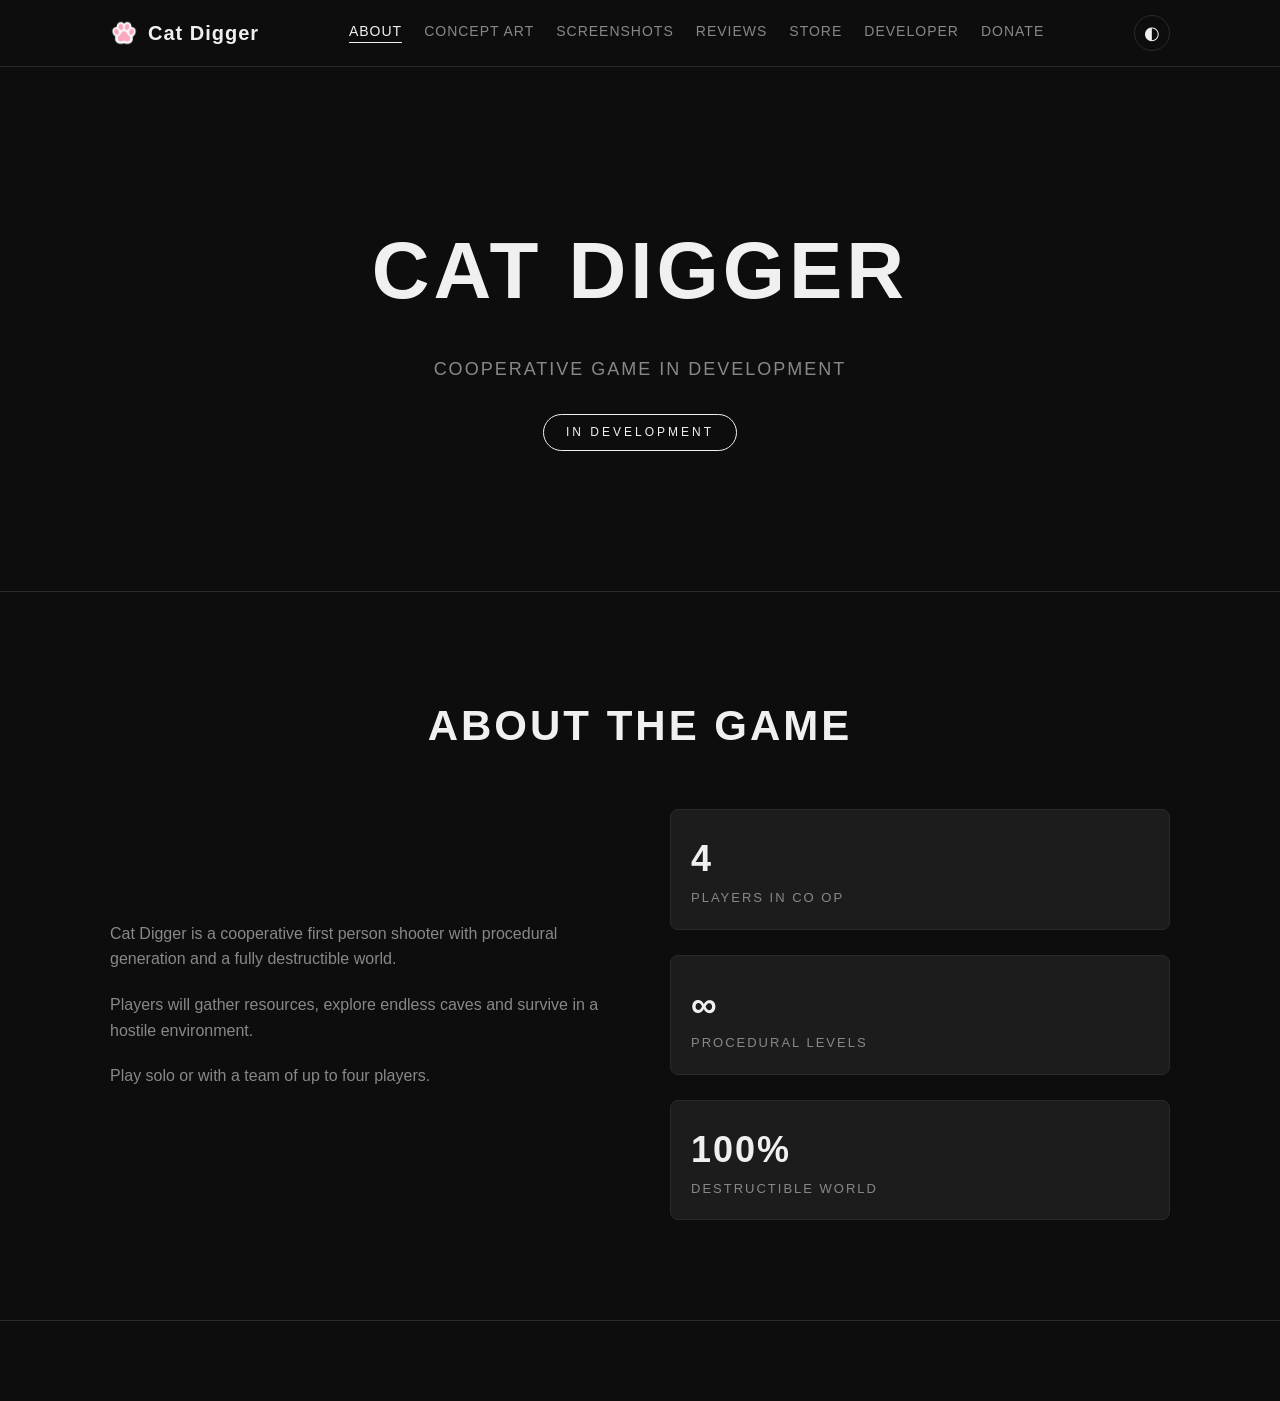
==== index.html @ 0c41c4e7 "4" ====
<!DOCTYPE html>
<html lang="en" data-theme="dark">
<head>
    <meta charset="UTF-8">
    <meta name="viewport" content="width=device-width, initial-scale=1.0">
    <title>Cat Digger</title>
    <meta name="description" content="Cat Digger is a cooperative first person shooter with procedural generation and a fully destructible world. Developer Lucovisa.">
    <meta name="keywords" content="Cat Digger, Lucovisa, луковица, кооперативная игра, coop game, first person shooter, FPS, procedural generation, destructible world, survival, resource gathering, cave exploration, indie game, steam game, игра про кота, multiplayer, co op, Lucovisa developer, cat game">
    <meta name="author" content="Lucovisa">
    <link rel="icon" href="assets/icon.ico" type="image/x-icon">

    <meta property="og:type" content="website">
    <meta property="og:title" content="Cat Digger">
    <meta property="og:description" content="Cooperative first person shooter with procedural generation and a fully destructible world. Developer Lucovisa.">
    <meta property="og:image" content="assets/og-image.jpg">
    <meta property="og:url" content="https://lucovisa.github.io/CatDigger/">

    <meta name="twitter:card" content="summary_large_image">
    <meta name="twitter:title" content="Cat Digger">
    <meta name="twitter:description" content="Cooperative first person shooter with procedural generation and a fully destructible world. Developer Lucovisa.">
    <meta name="twitter:image" content="assets/og-image.jpg">
    <meta name="twitter:site" content="@Lukovica467771">

    <link rel="stylesheet" href="css/site.css">
</head>
<body>
    <header class="header">
        <div class="container">
            <div class="logo">
                <a href="https://github.com/lucovisa" target="_blank" class="logo-paw">
                    <img src="assets/icon.ico" alt="Lucovisa" class="logo-icon">
                </a>
                <a href="https://github.com/lucovisa/CatDigger" target="_blank" class="logo-text">Cat Digger</a>
            </div>
            <nav class="nav">
                <button class="nav-link active" data-tab="about">About</button>
                <button class="nav-link" data-tab="concept">Concept Art</button>
                <button class="nav-link" data-tab="screenshots">Screenshots</button>
                <button class="nav-link" data-tab="reviews">Reviews</button>
                <button class="nav-link" data-tab="store">Store</button>
                <button class="nav-link" data-tab="developer">Developer</button>
                <button class="nav-link" data-tab="donate">Donate</button>
            </nav>
            <button class="theme-toggle" onclick="toggleTheme()" aria-label="Toggle theme">
                <span class="theme-icon">◐</span>
            </button>
        </div>
    </header>

    <section class="hero">
        <div class="container">
            <h1 onclick="location.reload()">Cat Digger</h1>
            <p class="subtitle">Cooperative game in development</p>
            <span class="badge">In Development</span>
        </div>
    </section>

    <main class="tab-content">
        <section id="about" class="section tab-panel active">
            <div class="container">
                <h2>About the game</h2>
                <div class="about-grid">
                    <div class="about-text">
                        <p>Cat Digger is a cooperative first person shooter with procedural generation and a fully destructible world.</p>
                        <p>Players will gather resources, explore endless caves and survive in a hostile environment.</p>
                        <p>Play solo or with a team of up to four players.</p>
                    </div>
                    <div class="about-stats">
                        <div class="stat">
                            <span class="stat-value">4</span>
                            <span class="stat-label">Players in co op</span>
                        </div>
                        <div class="stat">
                            <span class="stat-value">∞</span>
                            <span class="stat-label">Procedural levels</span>
                        </div>
                        <div class="stat">
                            <span class="stat-value">100%</span>
                            <span class="stat-label">Destructible world</span>
                        </div>
                    </div>
                </div>
            </div>
        </section>

        <section id="concept" class="section section-alt tab-panel">
            <div class="container">
                <h2>Concept Art</h2>
                <p class="empty-text">No concept art yet.</p>
            </div>
        </section>

        <section id="screenshots" class="section tab-panel">
            <div class="container">
                <h2>Screenshots</h2>
                <p class="empty-text">No screenshots yet.</p>
            </div>
        </section>

        <section id="reviews" class="section section-alt tab-panel">
            <div class="container">
                <h2>Reviews</h2>
                <p class="empty-text">No reviews yet.</p>
            </div>
        </section>

        <section id="store" class="section tab-panel">
            <div class="container">
                <h2>Store</h2>
                <p class="empty-text">The game is not announced yet.</p>
                <button class="btn" onclick="notAnnounced()">Steam</button>
            </div>
        </section>

        <section id="developer" class="section section-alt tab-panel">
            <div class="container">
                <h2>Developer</h2>
                <p class="dev-name">Lucovisa</p>
                <div class="dev-actions">
                    <button class="btn" onclick="copyDevLink()">Copy</button>
                    <a href="https://lucovisa.github.io/Lucovisa/" target="_blank" class="btn btn-outline">Open</a>
                </div>
                <p class="empty-text dev-link-text" id="devLink">https://lucovisa.github.io/Lucovisa/</p>
            </div>
        </section>

        <section id="donate" class="section tab-panel">
            <div class="container">
                <h2>Support the development</h2>
                <a href="#" class="btn donate-btn">Donate ❤</a>
                <div class="wallets">
                    <div class="wallet">
                        <div class="wallet-info">
                            <span class="wallet-name">ETH/USDT (ERC 20)</span>
                            <span class="wallet-address" id="ethAddress">0xFa78966938743C9168abFC2acD6D7751d7dA35Cf</span>
                        </div>
                        <button class="btn-copy" onclick="copyWallet('ethAddress')">Copy</button>
                    </div>
                    <div class="wallet">
                        <div class="wallet-info">
                            <span class="wallet-name">BTC (BITCOIN MAINNET)</span>
                            <span class="wallet-address" id="btcAddress">bc1q60tvcsw4guyhxa5e3n47eqmj0s3lpxzkxldpvp</span>
                        </div>
                        <button class="btn-copy" onclick="copyWallet('btcAddress')">Copy</button>
                    </div>
                    <div class="wallet">
                        <div class="wallet-info">
                            <span class="wallet-name">TON/USDT (THE OPEN NETWORK)</span>
                            <span class="wallet-address" id="tonAddress">UQDsZ_8MkBtjjp-pVa5Fefdg1jtJApOZ7oeFF3WBILnwQcHF</span>
                        </div>
                        <button class="btn-copy" onclick="copyWallet('tonAddress')">Copy</button>
                    </div>
                    <div class="wallet">
                        <div class="wallet-info">
                            <span class="wallet-name">Solana (SOL)</span>
                            <span class="wallet-address" id="solAddress">9NE5YjEtHjBUAVchULocNZ4i3abjZ8adZUAWx7qB1wBv</span>
                        </div>
                        <button class="btn-copy" onclick="copyWallet('solAddress')">Copy</button>
                    </div>
                </div>
            </div>
        </section>
    </main>

    <footer class="footer">
    </footer>

    <script src="js/main.js"></script>
</body>
</html>
---- css/site.css ----
:root {
    --bg: #0d0d0d;
    --bg-alt: #161616;
    --bg-card: #1c1c1c;
    --border: #2a2a2a;
    --text: #f0f0f0;
    --text-muted: #888;
    --accent: #ffffff;
    --accent-contrast: #000000;
}

[data-theme="light"] {
    --bg: #ffffff;
    --bg-alt: #f4f4f4;
    --bg-card: #fafafa;
    --border: #e0e0e0;
    --text: #111111;
    --text-muted: #666;
    --accent: #000000;
    --accent-contrast: #ffffff;
}

* {
    margin: 0;
    padding: 0;
    box-sizing: border-box;
}

html {
    scroll-behavior: smooth;
}

body {
    font-family: 'Segoe UI', Tahoma, sans-serif;
    background-color: var(--bg);
    color: var(--text);
    line-height: 1.6;
    transition: background-color 0.3s, color 0.3s;
}

.container {
    max-width: 1100px;
    margin: 0 auto;
    padding: 0 20px;
}

.header {
    position: sticky;
    top: 0;
    background-color: var(--bg);
    border-bottom: 1px solid var(--border);
    z-index: 100;
    transition: background-color 0.3s, border-color 0.3s;
}

.header .container {
    display: flex;
    justify-content: space-between;
    align-items: center;
    padding: 15px 20px;
    gap: 20px;
}

.logo {
    display: flex;
    align-items: center;
    gap: 10px;
}

.logo-paw {
    display: flex;
    align-items: center;
}

.logo-icon {
    width: 28px;
    height: 28px;
    display: block;
}

.logo-text {
    font-size: 20px;
    font-weight: 700;
    letter-spacing: 1px;
    color: var(--text);
    text-decoration: none;
    transition: color 0.2s;
}

.logo-text:hover {
    color: var(--text-muted);
}

.nav {
    display: flex;
    gap: 22px;
    flex-wrap: wrap;
}

.nav button {
    background: transparent;
    border: none;
    color: var(--text-muted);
    font-family: inherit;
    font-size: 14px;
    text-transform: uppercase;
    letter-spacing: 1px;
    cursor: pointer;
    padding: 0 0 4px 0;
    position: relative;
    transition: color 0.2s;
}

.nav button:hover {
    color: var(--text);
}

.nav button.active {
    color: var(--text);
}

.nav button.active::after {
    content: "";
    position: absolute;
    left: 0;
    right: 0;
    bottom: 0;
    height: 1px;
    background-color: var(--text);
}

.theme-toggle {
    background: transparent;
    border: 1px solid var(--border);
    color: var(--text);
    width: 36px;
    height: 36px;
    border-radius: 50%;
    cursor: pointer;
    font-size: 18px;
    display: flex;
    align-items: center;
    justify-content: center;
    transition: background-color 0.2s, border-color 0.2s, color 0.3s;
}

.theme-toggle:hover {
    background-color: var(--bg-card);
}

.hero {
    text-align: center;
    padding: 140px 20px;
    border-bottom: 1px solid var(--border);
    background: var(--bg);
}

.hero h1 {
    font-size: 80px;
    font-weight: 900;
    color: var(--text);
    margin-bottom: 20px;
    letter-spacing: 4px;
    text-transform: uppercase;
    cursor: pointer;
    transition: opacity 0.2s;
}

.hero h1:hover {
    opacity: 0.7;
}

.subtitle {
    font-size: 18px;
    color: var(--text-muted);
    margin-bottom: 30px;
    letter-spacing: 2px;
    text-transform: uppercase;
}

.badge {
    display: inline-block;
    padding: 8px 22px;
    background-color: transparent;
    color: var(--text);
    border: 1px solid var(--text);
    border-radius: 30px;
    font-size: 12px;
    letter-spacing: 3px;
    text-transform: uppercase;
}

.tab-content {
    min-height: 60vh;
}

.tab-panel {
    display: none;
}

.tab-panel.active {
    display: block;
}

.section {
    padding: 100px 20px;
    text-align: center;
}

.section-alt {
    background-color: var(--bg-alt);
    transition: background-color 0.3s;
}

.section h2 {
    font-size: 42px;
    color: var(--text);
    margin-bottom: 50px;
    letter-spacing: 3px;
    text-transform: uppercase;
    font-weight: 800;
}

.section p {
    max-width: 700px;
    margin: 0 auto 15px;
    color: var(--text-muted);
}

.about-grid {
    display: grid;
    grid-template-columns: 1fr 1fr;
    gap: 60px;
    align-items: center;
    text-align: left;
}

.about-text p {
    margin-bottom: 20px;
    text-align: left;
}

.about-stats {
    display: flex;
    flex-direction: column;
    gap: 25px;
}

.stat {
    display: flex;
    flex-direction: column;
    padding: 20px;
    border: 1px solid var(--border);
    border-radius: 8px;
    background-color: var(--bg-card);
    transition: background-color 0.3s, border-color 0.3s;
}

.stat-value {
    font-size: 36px;
    font-weight: 900;
    color: var(--text);
    letter-spacing: 2px;
}

.stat-label {
    font-size: 13px;
    color: var(--text-muted);
    text-transform: uppercase;
    letter-spacing: 2px;
}

.gallery {
    display: grid;
    grid-template-columns: repeat(auto-fit, minmax(220px, 1fr));
    gap: 20px;
}

.gallery-item {
    aspect-ratio: 16 / 9;
    background-color: var(--bg-card);
    border: 1px solid var(--border);
    border-radius: 8px;
    display: flex;
    align-items: center;
    justify-content: center;
    color: var(--text-muted);
    font-size: 13px;
    text-transform: uppercase;
    letter-spacing: 2px;
    transition: transform 0.2s, background-color 0.3s, border-color 0.3s;
}

.gallery-item:hover {
    transform: translateY(-4px);
}

.reviews {
    display: grid;
    grid-template-columns: repeat(auto-fit, minmax(280px, 1fr));
    gap: 25px;
}

.review {
    background-color: var(--bg-card);
    border: 1px solid var(--border);
    border-radius: 8px;
    padding: 30px;
    text-align: left;
    transition: background-color 0.3s, border-color 0.3s;
}

.review-text {
    color: var(--text) !important;
    margin-bottom: 20px !important;
    text-align: left !important;
}

.review-author {
    font-size: 13px;
    color: var(--text-muted);
    text-transform: uppercase;
    letter-spacing: 2px;
}

.store-text {
    margin-bottom: 30px !important;
}

.store-buttons {
    display: flex;
    justify-content: center;
    gap: 15px;
    flex-wrap: wrap;
}

.btn {
    display: inline-block;
    padding: 14px 34px;
    background-color: var(--accent);
    color: var(--accent-contrast);
    text-decoration: none;
    font-weight: 700;
    font-size: 13px;
    letter-spacing: 2px;
    text-transform: uppercase;
    border-radius: 6px;
    border: 1px solid var(--accent);
    cursor: pointer;
    font-family: inherit;
    transition: transform 0.2s, opacity 0.2s;
}

.btn:hover {
    transform: translateY(-2px);
    opacity: 0.85;
}

.btn-outline {
    background-color: transparent;
    color: var(--text);
    border: 1px solid var(--border);
}

.btn-outline:hover {
    border-color: var(--text);
}

.donate-btn {
    margin-bottom: 40px;
}

.dev-name {
    font-size: 32px;
    font-weight: 900;
    color: var(--text);
    margin-bottom: 35px;
    letter-spacing: 3px;
    text-transform: uppercase;
}

.links {
    display: flex;
    flex-wrap: wrap;
    justify-content: center;
    gap: 12px;
}

.links a {
    display: inline-block;
    padding: 12px 24px;
    background-color: var(--bg-card);
    color: var(--text);
    text-decoration: none;
    border-radius: 6px;
    border: 1px solid var(--border);
    font-size: 13px;
    letter-spacing: 1px;
    transition: transform 0.2s, border-color 0.2s, background-color 0.3s, color 0.3s;
}

.links a:hover {
    border-color: var(--text);
    transform: translateY(-2px);
}

.wallets {
    display: flex;
    flex-direction: column;
    gap: 12px;
    max-width: 720px;
    margin: 0 auto;
}

.wallet {
    display: flex;
    justify-content: space-between;
    align-items: center;
    background-color: var(--bg-card);
    padding: 16px 20px;
    border-radius: 8px;
    border: 1px solid var(--border);
    transition: background-color 0.3s, border-color 0.3s;
}

.wallet-info {
    display: flex;
    flex-direction: column;
    text-align: left;
    gap: 6px;
    overflow: hidden;
}

.wallet-name {
    font-size: 11px;
    color: var(--text-muted);
    text-transform: uppercase;
    letter-spacing: 2px;
}

.wallet-address {
    font-family: 'Courier New', monospace;
    font-size: 14px;
    color: var(--text);
    word-break: break-all;
}

.btn-copy {
    background-color: transparent;
    color: var(--text);
    border: 1px solid var(--border);
    padding: 10px 20px;
    border-radius: 6px;
    cursor: pointer;
    font-size: 12px;
    font-weight: 700;
    letter-spacing: 2px;
    text-transform: uppercase;
    font-family: inherit;
    transition: border-color 0.2s, background-color 0.2s;
    flex-shrink: 0;
    margin-left: 15px;
}

.btn-copy:hover {
    border-color: var(--text);
}

.footer {
    padding: 40px 20px;
    border-top: 1px solid var(--border);
    transition: border-color 0.3s;
}

.empty-text {
    font-size: 16px;
    color: var(--text-muted);
    letter-spacing: 2px;
    text-transform: uppercase;
    margin-bottom: 30px;
}

.dev-actions {
    display: flex;
    justify-content: center;
    gap: 15px;
    flex-wrap: wrap;
    margin-bottom: 25px;
}

.dev-link-text {
    font-family: 'Courier New', monospace;
    font-size: 13px;
    letter-spacing: 0;
    text-transform: none;
    word-break: break-all;
}

@media (max-width: 900px) {
    .nav {
        display: none;
    }

    .hero h1 {
        font-size: 48px;
        letter-spacing: 2px;
    }

    .section h2 {
        font-size: 30px;
    }

    .about-grid {
        grid-template-columns: 1fr;
        gap: 40px;
    }
}

@media (max-width: 600px) {
    .wallet {
        flex-direction: column;
        align-items: flex-start;
        gap: 12px;
    }

    .btn-copy {
        margin-left: 0;
        width: 100%;
    }

    .wallet-info {
        width: 100%;
    }

    .hero {
        padding: 90px 20px;
    }

    .hero h1 {
        font-size: 36px;
    }
}
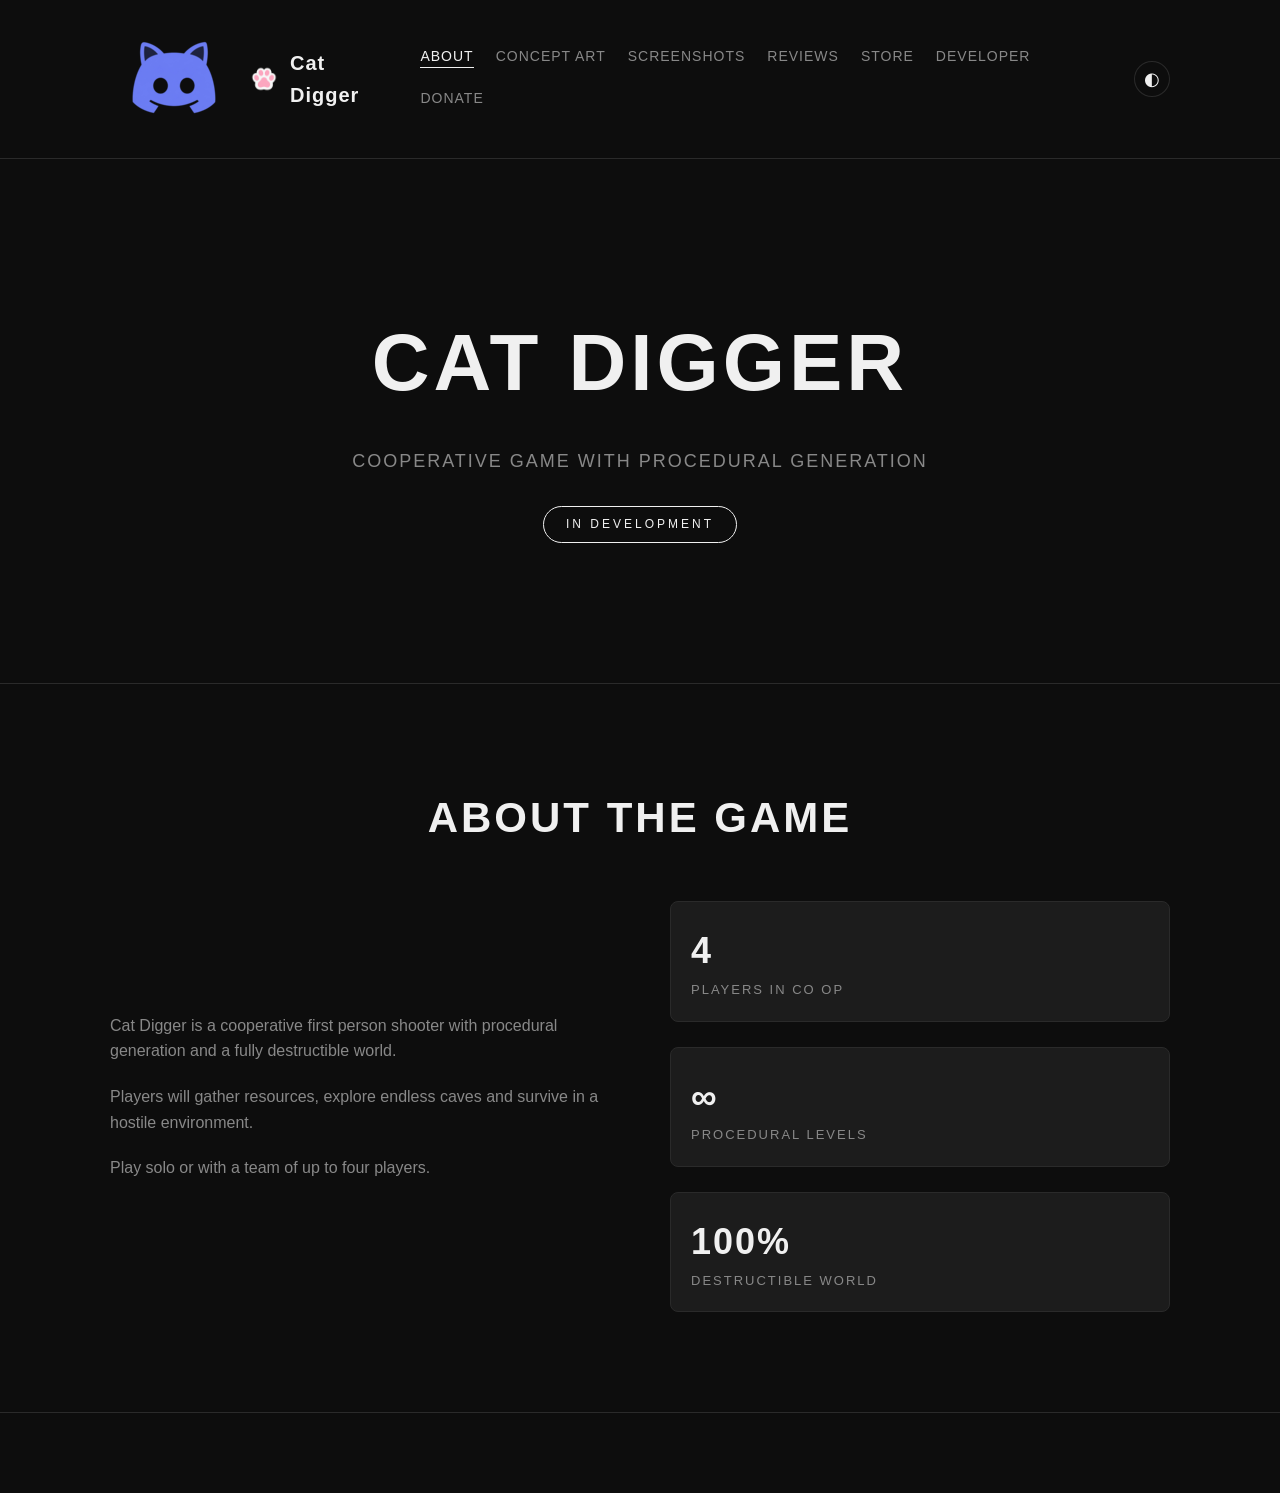
==== commit 07bcc661: "4" ====
--- a/index.html
+++ b/index.html
@@ -12,13 +12,13 @@
     <meta property="og:type" content="website">
     <meta property="og:title" content="Cat Digger">
     <meta property="og:description" content="Cooperative first person shooter with procedural generation and a fully destructible world. Developer Lucovisa.">
-    <meta property="og:image" content="assets/og-image.jpg">
+    <meta property="og:image" content="https://lucovisa.github.io/CatDigger/assets/og-image.jpg">
     <meta property="og:url" content="https://lucovisa.github.io/CatDigger/">
 
     <meta name="twitter:card" content="summary_large_image">
     <meta name="twitter:title" content="Cat Digger">
     <meta name="twitter:description" content="Cooperative first person shooter with procedural generation and a fully destructible world. Developer Lucovisa.">
-    <meta name="twitter:image" content="assets/og-image.jpg">
+    <meta name="twitter:image" content="https://lucovisa.github.io/CatDigger/assets/og-image.jpg">
     <meta name="twitter:site" content="@Lukovica467771">
 
     <link rel="stylesheet" href="css/site.css">
@@ -27,6 +27,9 @@
     <header class="header">
         <div class="container">
             <div class="logo">
+                <a href="https://discord.gg/xaCFGJAwr4" target="_blank" class="logo-discord">
+                    <img src="assets/discord.png" alt="Discord" class="discord-icon">
+                </a>
                 <a href="https://github.com/lucovisa" target="_blank" class="logo-paw">
                     <img src="assets/icon.ico" alt="Lucovisa" class="logo-icon">
                 </a>
@@ -50,7 +53,7 @@
     <section class="hero">
         <div class="container">
             <h1 onclick="location.reload()">Cat Digger</h1>
-            <p class="subtitle">Cooperative game in development</p>
+            <p class="subtitle">Cooperative game with procedural generation</p>
             <span class="badge">In Development</span>
         </div>
     </section>
@@ -107,8 +110,9 @@
         <section id="store" class="section tab-panel">
             <div class="container">
                 <h2>Store</h2>
-                <p class="empty-text">The game is not announced yet.</p>
-                <button class="btn" onclick="notAnnounced()">Steam</button>
+                <div class="store-buttons">
+                    <button class="btn" onclick="openModal('The game is not announced yet.')">Steam</button>
+                </div>
             </div>
         </section>
 
@@ -116,19 +120,22 @@
             <div class="container">
                 <h2>Developer</h2>
                 <p class="dev-name">Lucovisa</p>
-                <div class="dev-actions">
-                    <button class="btn" onclick="copyDevLink()">Copy</button>
-                    <a href="https://lucovisa.github.io/Lucovisa/" target="_blank" class="btn btn-outline">Open</a>
+                <div class="links">
+                    <a href="https://lucovisa.github.io/Lucovisa/" target="_blank">Website</a>
+                    <a href="https://github.com/lucovisa" target="_blank">GitHub</a>
+                    <a href="https://twitter.com/Lukovica467771" target="_blank">Twitter</a>
+                    <a href="https://steamcommunity.com/id/Lucovisa" target="_blank">Steam</a>
+                    <a href="mailto:lucovisa24@gmail.com">Email</a>
+                    <a href="https://phantom.app/" target="_blank">Phantom: @lucovisa</a>
                 </div>
-                <p class="empty-text dev-link-text" id="devLink">https://lucovisa.github.io/Lucovisa/</p>
             </div>
         </section>
 
         <section id="donate" class="section tab-panel">
             <div class="container">
                 <h2>Support the development</h2>
-                <a href="#" class="btn donate-btn">Donate ❤</a>
-                <div class="wallets">
+                <button class="btn donate-btn" onclick="toggleWallets()">Donate ❤</button>
+                <div class="wallets" id="walletsBlock">
                     <div class="wallet">
                         <div class="wallet-info">
                             <span class="wallet-name">ETH/USDT (ERC 20)</span>
@@ -165,6 +172,19 @@
     <footer class="footer">
     </footer>
 
+    <div class="modal-overlay" id="modal" onclick="closeModal(event)">
+        <div class="modal" onclick="event.stopPropagation()">
+            <div class="modal-header">
+                <span class="modal-icon">🌐</span>
+                <span class="modal-url">lucovisa.github.io</span>
+            </div>
+            <p class="modal-text" id="modalText">The game is not announced yet.</p>
+            <div class="modal-footer">
+                <button class="modal-btn" onclick="closeModal()">OK</button>
+            </div>
+        </div>
+    </div>
+
     <script src="js/main.js"></script>
 </body>
 </html>
--- a/css/site.css
+++ b/css/site.css
@@ -64,7 +64,23 @@
 .logo {
     display: flex;
     align-items: center;
-    gap: 10px;
+    gap: 12px;
+}
+
+.logo-discord {
+    display: flex;
+    align-items: center;
+}
+
+.discord-icon {
+    width: 128px;
+    height: 128px;
+    display: block;
+    transition: opacity 0.2s;
+}
+
+.discord-icon:hover {
+    opacity: 0.7;
 }
 
 .logo-paw {
@@ -410,6 +426,16 @@
     gap: 12px;
     max-width: 720px;
     margin: 0 auto;
+    max-height: 0;
+    overflow: hidden;
+    opacity: 0;
+    transition: max-height 0.4s ease, opacity 0.3s ease, margin-top 0.3s ease;
+}
+
+.wallets.open {
+    max-height: 800px;
+    opacity: 1;
+    margin-top: 20px;
 }
 
 .wallet {
@@ -496,6 +522,94 @@
     word-break: break-all;
 }
 
+.modal-overlay {
+    position: fixed;
+    inset: 0;
+    background-color: rgba(0, 0, 0, 0.6);
+    backdrop-filter: blur(4px);
+    display: none;
+    align-items: center;
+    justify-content: center;
+    z-index: 1000;
+    padding: 20px;
+}
+
+.modal-overlay.open {
+    display: flex;
+}
+
+.modal {
+    background-color: var(--bg-card);
+    border: 1px solid var(--border);
+    border-radius: 12px;
+    padding: 24px;
+    max-width: 420px;
+    width: 100%;
+    text-align: left;
+    box-shadow: 0 20px 60px rgba(0, 0, 0, 0.5);
+    animation: modalIn 0.2s ease;
+}
+
+@keyframes modalIn {
+    from {
+        transform: scale(0.95);
+        opacity: 0;
+    }
+    to {
+        transform: scale(1);
+        opacity: 1;
+    }
+}
+
+.modal-header {
+    display: flex;
+    align-items: center;
+    gap: 10px;
+    margin-bottom: 18px;
+}
+
+.modal-icon {
+    font-size: 18px;
+}
+
+.modal-url {
+    font-size: 14px;
+    color: var(--text-muted);
+    font-weight: 600;
+}
+
+.modal-text {
+    font-size: 15px;
+    color: var(--text);
+    margin-bottom: 22px;
+    line-height: 1.5;
+    max-width: none;
+    text-align: left;
+}
+
+.modal-footer {
+    display: flex;
+    justify-content: flex-end;
+}
+
+.modal-btn {
+    background-color: var(--accent);
+    color: var(--accent-contrast);
+    border: none;
+    padding: 10px 26px;
+    border-radius: 30px;
+    font-weight: 700;
+    font-size: 13px;
+    letter-spacing: 1px;
+    cursor: pointer;
+    font-family: inherit;
+    transition: opacity 0.2s;
+}
+
+.modal-btn:hover {
+    opacity: 0.85;
+}
+
 @media (max-width: 900px) {
     .nav {
         display: none;
@@ -513,6 +627,11 @@
     .about-grid {
         grid-template-columns: 1fr;
         gap: 40px;
+    }
+
+    .discord-icon {
+        width: 64px;
+        height: 64px;
     }
 }
 
@@ -539,4 +658,9 @@
     .hero h1 {
         font-size: 36px;
     }
+
+    .discord-icon {
+        width: 48px;
+        height: 48px;
+    }
 }
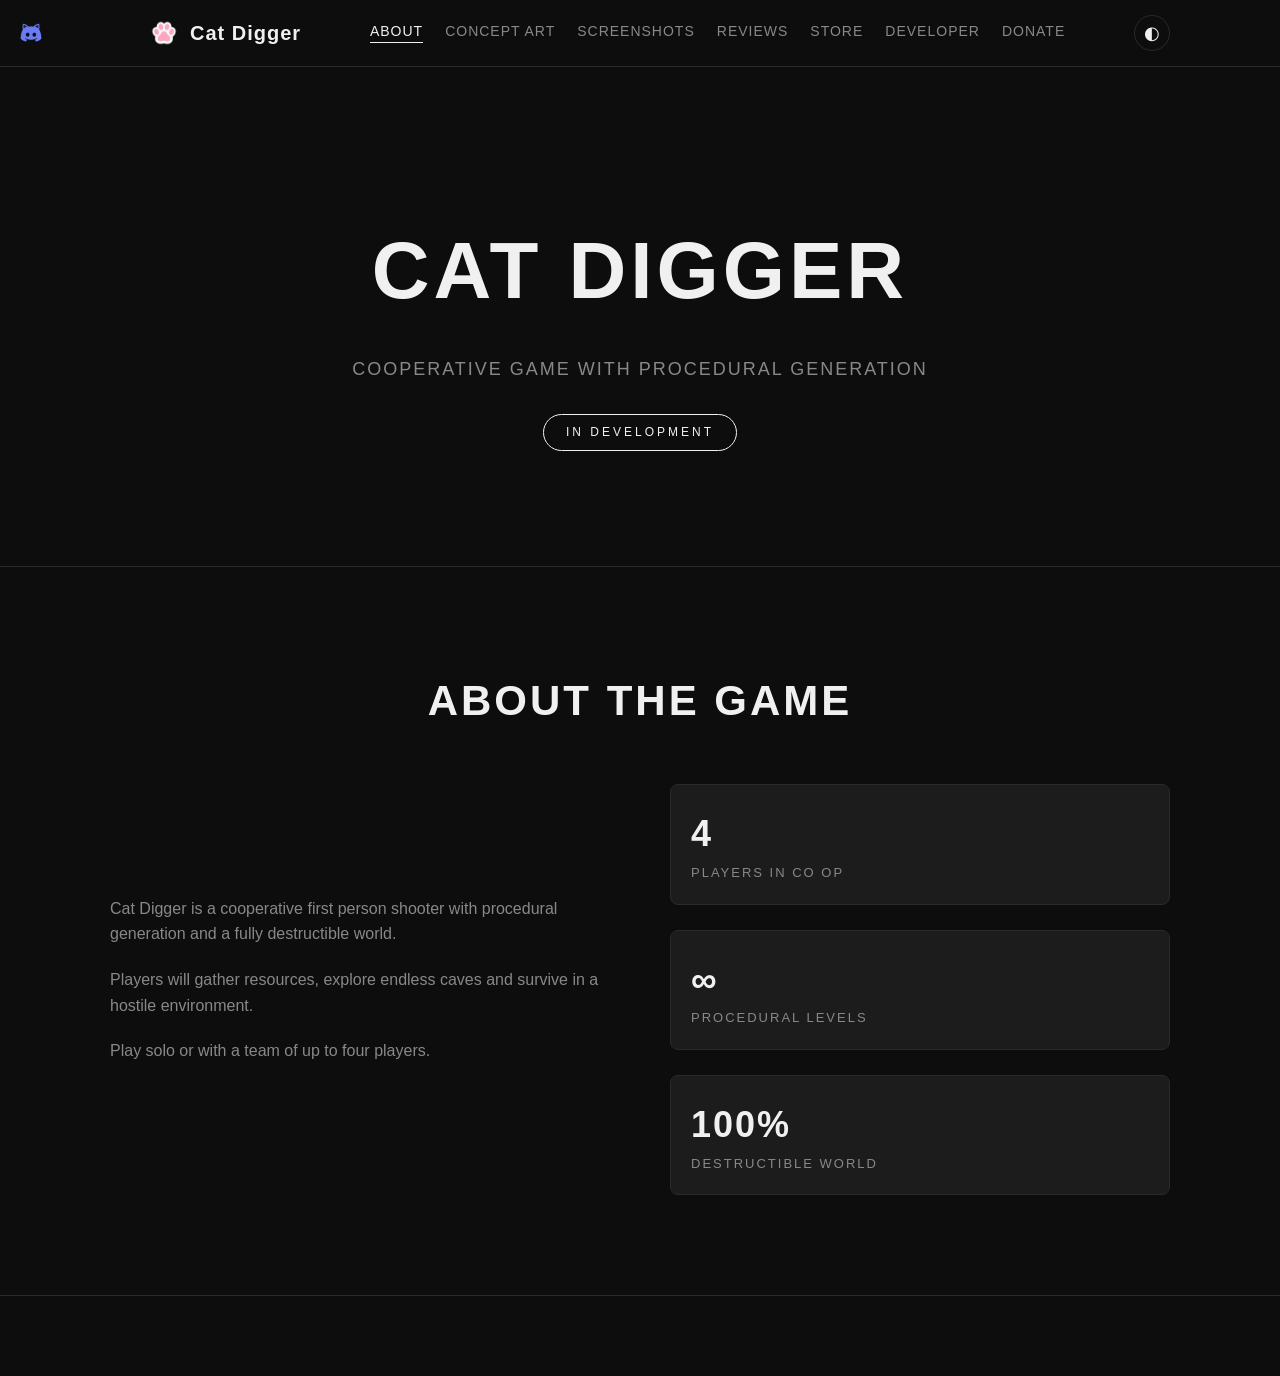
==== commit 5986e736: "5" ====
--- a/index.html
+++ b/index.html
@@ -25,15 +25,15 @@
 </head>
 <body>
     <header class="header">
+        <a href="https://discord.gg/xaCFGJAwr4" target="_blank" class="discord-corner">
+            <img src="assets/discord.png" alt="Discord" class="discord-icon">
+        </a>
         <div class="container">
             <div class="logo">
-                <a href="https://discord.gg/xaCFGJAwr4" target="_blank" class="logo-discord">
-                    <img src="assets/discord.png" alt="Discord" class="discord-icon">
-                </a>
                 <a href="https://github.com/lucovisa" target="_blank" class="logo-paw">
                     <img src="assets/icon.ico" alt="Lucovisa" class="logo-icon">
                 </a>
-                <a href="https://github.com/lucovisa/CatDigger" target="_blank" class="logo-text">Cat Digger</a>
+                <a href="https://lucovisa.github.io/CatDigger/" class="logo-text">Cat Digger</a>
             </div>
             <nav class="nav">
                 <button class="nav-link active" data-tab="about">About</button>
@@ -50,11 +50,11 @@
         </div>
     </header>
 
-    <section class="hero">
+    <section class="hero" id="hero">
         <div class="container">
             <h1 onclick="location.reload()">Cat Digger</h1>
             <p class="subtitle">Cooperative game with procedural generation</p>
-            <span class="badge">In Development</span>
+            <span class="badge" onclick="toggleHero()">In Development</span>
         </div>
     </section>
 
@@ -112,6 +112,7 @@
                 <h2>Store</h2>
                 <div class="store-buttons">
                     <button class="btn" onclick="openModal('The game is not announced yet.')">Steam</button>
+                    <button class="btn btn-outline" onclick="openModal('The game is not announced yet.')">Buy</button>
                 </div>
             </div>
         </section>
@@ -120,13 +121,49 @@
             <div class="container">
                 <h2>Developer</h2>
                 <p class="dev-name">Lucovisa</p>
-                <div class="links">
-                    <a href="https://lucovisa.github.io/Lucovisa/" target="_blank">Website</a>
-                    <a href="https://github.com/lucovisa" target="_blank">GitHub</a>
-                    <a href="https://twitter.com/Lukovica467771" target="_blank">Twitter</a>
-                    <a href="https://steamcommunity.com/id/Lucovisa" target="_blank">Steam</a>
-                    <a href="mailto:lucovisa24@gmail.com">Email</a>
-                    <a href="https://phantom.app/" target="_blank">Phantom: @lucovisa</a>
+                <div class="dev-list">
+                    <div class="dev-row">
+                        <span class="dev-label">Website</span>
+                        <div class="dev-row-actions">
+                            <a href="https://lucovisa.github.io/Lucovisa/" target="_blank" class="btn-mini">Open</a>
+                            <button class="btn-mini" onclick="copyText('https://lucovisa.github.io/Lucovisa/')">Copy</button>
+                        </div>
+                    </div>
+                    <div class="dev-row">
+                        <span class="dev-label">GitHub</span>
+                        <div class="dev-row-actions">
+                            <a href="https://github.com/lucovisa" target="_blank" class="btn-mini">Open</a>
+                            <button class="btn-mini" onclick="copyText('https://github.com/lucovisa')">Copy</button>
+                        </div>
+                    </div>
+                    <div class="dev-row">
+                        <span class="dev-label">Twitter</span>
+                        <div class="dev-row-actions">
+                            <a href="https://twitter.com/Lukovica467771" target="_blank" class="btn-mini">Open</a>
+                            <button class="btn-mini" onclick="copyText('https://twitter.com/Lukovica467771')">Copy</button>
+                        </div>
+                    </div>
+                    <div class="dev-row">
+                        <span class="dev-label">Steam</span>
+                        <div class="dev-row-actions">
+                            <a href="https://steamcommunity.com/id/Lucovisa" target="_blank" class="btn-mini">Open</a>
+                            <button class="btn-mini" onclick="copyText('https://steamcommunity.com/id/Lucovisa')">Copy</button>
+                        </div>
+                    </div>
+                    <div class="dev-row">
+                        <span class="dev-label">Email</span>
+                        <div class="dev-row-actions">
+                            <a href="mailto:lucovisa24@gmail.com" class="btn-mini">Open</a>
+                            <button class="btn-mini" onclick="copyText('lucovisa24@gmail.com')">Copy</button>
+                        </div>
+                    </div>
+                    <div class="dev-row">
+                        <span class="dev-label">Phantom</span>
+                        <div class="dev-row-actions">
+                            <a href="https://phantom.app/" target="_blank" class="btn-mini">Open</a>
+                            <button class="btn-mini" onclick="copyText('@lucovisa')">Copy</button>
+                        </div>
+                    </div>
                 </div>
             </div>
         </section>
@@ -175,8 +212,8 @@
     <div class="modal-overlay" id="modal" onclick="closeModal(event)">
         <div class="modal" onclick="event.stopPropagation()">
             <div class="modal-header">
-                <span class="modal-icon">🌐</span>
-                <span class="modal-url">lucovisa.github.io</span>
+                <span class="modal-icon">🛒</span>
+                <span class="modal-url">WARNING</span>
             </div>
             <p class="modal-text" id="modalText">The game is not announced yet.</p>
             <div class="modal-footer">
--- a/css/site.css
+++ b/css/site.css
@@ -57,30 +57,35 @@
     display: flex;
     justify-content: space-between;
     align-items: center;
-    padding: 15px 20px;
+    padding: 15px 20px 15px 60px;
     gap: 20px;
 }
 
-.logo {
-    display: flex;
-    align-items: center;
-    gap: 12px;
-}
-
-.logo-discord {
-    display: flex;
-    align-items: center;
+.discord-corner {
+    position: absolute;
+    left: 15px;
+    top: 50%;
+    transform: translateY(-50%);
+    display: flex;
+    align-items: center;
+    z-index: 101;
 }
 
 .discord-icon {
-    width: 128px;
-    height: 128px;
+    width: 32px;
+    height: 32px;
     display: block;
     transition: opacity 0.2s;
 }
 
 .discord-icon:hover {
     opacity: 0.7;
+}
+
+.logo {
+    display: flex;
+    align-items: center;
+    gap: 12px;
 }
 
 .logo-paw {
@@ -169,6 +174,26 @@
     padding: 140px 20px;
     border-bottom: 1px solid var(--border);
     background: var(--bg);
+    transition: max-height 0.4s ease, padding 0.4s ease, opacity 0.4s ease;
+    max-height: 500px;
+    overflow: hidden;
+}
+
+.hero.collapsed {
+    max-height: 0;
+    padding: 0 20px;
+    opacity: 0;
+    border-bottom: none;
+}
+
+.hero.collapsed h1,
+.hero.collapsed .subtitle {
+    display: none;
+}
+
+.hero.collapsed .badge {
+    display: inline-block;
+    margin: 20px 0;
 }
 
 .hero h1 {
@@ -204,6 +229,7 @@
     font-size: 12px;
     letter-spacing: 3px;
     text-transform: uppercase;
+    cursor: pointer;
 }
 
 .tab-content {
@@ -337,10 +363,6 @@
     color: var(--text-muted);
     text-transform: uppercase;
     letter-spacing: 2px;
-}
-
-.store-text {
-    margin-bottom: 30px !important;
 }
 
 .store-buttons {
@@ -395,29 +417,56 @@
     text-transform: uppercase;
 }
 
-.links {
-    display: flex;
-    flex-wrap: wrap;
-    justify-content: center;
-    gap: 12px;
-}
-
-.links a {
+.dev-list {
+    display: flex;
+    flex-direction: column;
+    gap: 10px;
+    max-width: 520px;
+    margin: 0 auto;
+}
+
+.dev-row {
+    display: flex;
+    justify-content: space-between;
+    align-items: center;
+    background-color: var(--bg-card);
+    border: 1px solid var(--border);
+    border-radius: 8px;
+    padding: 12px 18px;
+    transition: background-color 0.3s, border-color 0.3s;
+}
+
+.dev-label {
+    font-size: 14px;
+    color: var(--text);
+    letter-spacing: 1px;
+    text-transform: uppercase;
+}
+
+.dev-row-actions {
+    display: flex;
+    gap: 8px;
+}
+
+.btn-mini {
     display: inline-block;
-    padding: 12px 24px;
-    background-color: var(--bg-card);
-    color: var(--text);
+    background-color: transparent;
+    color: var(--text);
+    border: 1px solid var(--border);
+    padding: 6px 14px;
+    border-radius: 6px;
+    cursor: pointer;
+    font-size: 11px;
+    font-weight: 700;
+    letter-spacing: 1px;
+    text-transform: uppercase;
+    font-family: inherit;
     text-decoration: none;
-    border-radius: 6px;
-    border: 1px solid var(--border);
-    font-size: 13px;
-    letter-spacing: 1px;
-    transition: transform 0.2s, border-color 0.2s, background-color 0.3s, color 0.3s;
-}
-
-.links a:hover {
+    transition: border-color 0.2s, background-color 0.2s;
+}
+
+.btn-mini:hover {
     border-color: var(--text);
-    transform: translateY(-2px);
 }
 
 .wallets {
@@ -504,22 +553,6 @@
     letter-spacing: 2px;
     text-transform: uppercase;
     margin-bottom: 30px;
-}
-
-.dev-actions {
-    display: flex;
-    justify-content: center;
-    gap: 15px;
-    flex-wrap: wrap;
-    margin-bottom: 25px;
-}
-
-.dev-link-text {
-    font-family: 'Courier New', monospace;
-    font-size: 13px;
-    letter-spacing: 0;
-    text-transform: none;
-    word-break: break-all;
 }
 
 .modal-overlay {
@@ -630,8 +663,8 @@
     }
 
     .discord-icon {
-        width: 64px;
-        height: 64px;
+        width: 28px;
+        height: 28px;
     }
 }
 
@@ -660,7 +693,7 @@
     }
 
     .discord-icon {
-        width: 48px;
-        height: 48px;
+        width: 26px;
+        height: 26px;
     }
 }
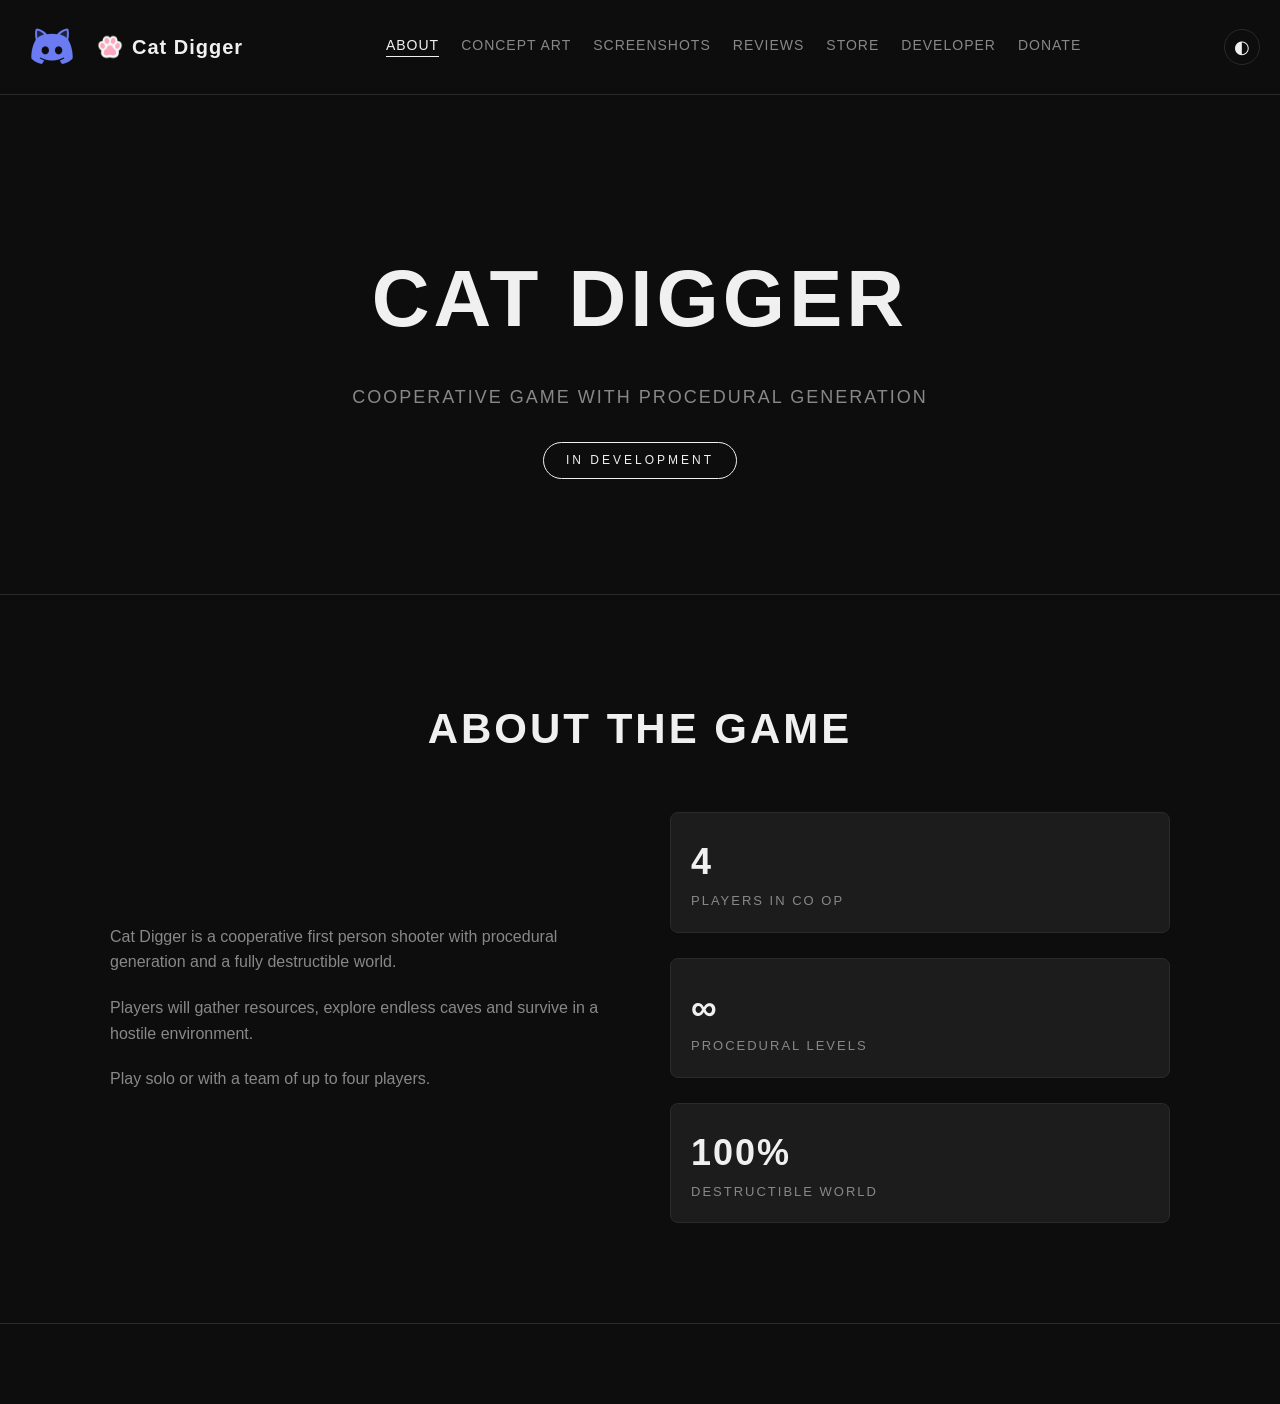
==== commit f0ae27cb: "fix 5" ====
--- a/index.html
+++ b/index.html
@@ -25,29 +25,29 @@
 </head>
 <body>
     <header class="header">
-        <a href="https://discord.gg/xaCFGJAwr4" target="_blank" class="discord-corner">
-            <img src="assets/discord.png" alt="Discord" class="discord-icon">
-        </a>
-        <div class="container">
+        <div class="header-left">
+            <a href="https://discord.gg/xaCFGJAwr4" target="_blank" class="discord-corner">
+                <img src="assets/discord.png" alt="Discord" class="discord-icon">
+            </a>
             <div class="logo">
                 <a href="https://github.com/lucovisa" target="_blank" class="logo-paw">
                     <img src="assets/icon.ico" alt="Lucovisa" class="logo-icon">
                 </a>
                 <a href="https://lucovisa.github.io/CatDigger/" class="logo-text">Cat Digger</a>
             </div>
-            <nav class="nav">
-                <button class="nav-link active" data-tab="about">About</button>
-                <button class="nav-link" data-tab="concept">Concept Art</button>
-                <button class="nav-link" data-tab="screenshots">Screenshots</button>
-                <button class="nav-link" data-tab="reviews">Reviews</button>
-                <button class="nav-link" data-tab="store">Store</button>
-                <button class="nav-link" data-tab="developer">Developer</button>
-                <button class="nav-link" data-tab="donate">Donate</button>
-            </nav>
-            <button class="theme-toggle" onclick="toggleTheme()" aria-label="Toggle theme">
-                <span class="theme-icon">◐</span>
-            </button>
         </div>
+        <nav class="nav">
+            <button class="nav-link active" data-tab="about">About</button>
+            <button class="nav-link" data-tab="concept">Concept Art</button>
+            <button class="nav-link" data-tab="screenshots">Screenshots</button>
+            <button class="nav-link" data-tab="reviews">Reviews</button>
+            <button class="nav-link" data-tab="store">Store</button>
+            <button class="nav-link" data-tab="developer">Developer</button>
+            <button class="nav-link" data-tab="donate">Donate</button>
+        </nav>
+        <button class="theme-toggle" onclick="toggleTheme()" aria-label="Toggle theme">
+            <span class="theme-icon">◐</span>
+        </button>
     </header>
 
     <section class="hero" id="hero">
@@ -86,44 +86,45 @@
             </div>
         </section>
 
-        <section id="concept" class="section section-alt tab-panel">
+        <section id="concept" class="section tab-panel">
             <div class="container">
                 <h2>Concept Art</h2>
                 <p class="empty-text">No concept art yet.</p>
             </div>
         </section>
 
-        <section id="screenshots" class="section tab-panel">
+        <section id="screenshots" class="section section-alt tab-panel">
             <div class="container">
                 <h2>Screenshots</h2>
                 <p class="empty-text">No screenshots yet.</p>
             </div>
         </section>
 
-        <section id="reviews" class="section section-alt tab-panel">
+        <section id="reviews" class="section tab-panel">
             <div class="container">
                 <h2>Reviews</h2>
                 <p class="empty-text">No reviews yet.</p>
             </div>
         </section>
 
-        <section id="store" class="section tab-panel">
+        <section id="store" class="section section-alt tab-panel">
             <div class="container">
                 <h2>Store</h2>
                 <div class="store-buttons">
                     <button class="btn" onclick="openModal('The game is not announced yet.')">Steam</button>
-                    <button class="btn btn-outline" onclick="openModal('The game is not announced yet.')">Buy</button>
-                </div>
-            </div>
-        </section>
-
-        <section id="developer" class="section section-alt tab-panel">
+                    <button class="btn" onclick="openModal('The game is not announced yet.')">Buy</button>
+                </div>
+            </div>
+        </section>
+
+        <section id="developer" class="section tab-panel">
             <div class="container">
                 <h2>Developer</h2>
                 <p class="dev-name">Lucovisa</p>
                 <div class="dev-list">
                     <div class="dev-row">
                         <span class="dev-label">Website</span>
+                        <span class="dev-url">https://lucovisa.github.io/Lucovisa/</span>
                         <div class="dev-row-actions">
                             <a href="https://lucovisa.github.io/Lucovisa/" target="_blank" class="btn-mini">Open</a>
                             <button class="btn-mini" onclick="copyText('https://lucovisa.github.io/Lucovisa/')">Copy</button>
@@ -131,6 +132,7 @@
                     </div>
                     <div class="dev-row">
                         <span class="dev-label">GitHub</span>
+                        <span class="dev-url">https://github.com/lucovisa</span>
                         <div class="dev-row-actions">
                             <a href="https://github.com/lucovisa" target="_blank" class="btn-mini">Open</a>
                             <button class="btn-mini" onclick="copyText('https://github.com/lucovisa')">Copy</button>
@@ -138,6 +140,7 @@
                     </div>
                     <div class="dev-row">
                         <span class="dev-label">Twitter</span>
+                        <span class="dev-url">https://twitter.com/Lukovica467771</span>
                         <div class="dev-row-actions">
                             <a href="https://twitter.com/Lukovica467771" target="_blank" class="btn-mini">Open</a>
                             <button class="btn-mini" onclick="copyText('https://twitter.com/Lukovica467771')">Copy</button>
@@ -145,6 +148,7 @@
                     </div>
                     <div class="dev-row">
                         <span class="dev-label">Steam</span>
+                        <span class="dev-url">https://steamcommunity.com/id/Lucovisa</span>
                         <div class="dev-row-actions">
                             <a href="https://steamcommunity.com/id/Lucovisa" target="_blank" class="btn-mini">Open</a>
                             <button class="btn-mini" onclick="copyText('https://steamcommunity.com/id/Lucovisa')">Copy</button>
@@ -152,6 +156,7 @@
                     </div>
                     <div class="dev-row">
                         <span class="dev-label">Email</span>
+                        <span class="dev-url">lucovisa24@gmail.com</span>
                         <div class="dev-row-actions">
                             <a href="mailto:lucovisa24@gmail.com" class="btn-mini">Open</a>
                             <button class="btn-mini" onclick="copyText('lucovisa24@gmail.com')">Copy</button>
@@ -159,6 +164,7 @@
                     </div>
                     <div class="dev-row">
                         <span class="dev-label">Phantom</span>
+                        <span class="dev-url">@lucovisa</span>
                         <div class="dev-row-actions">
                             <a href="https://phantom.app/" target="_blank" class="btn-mini">Open</a>
                             <button class="btn-mini" onclick="copyText('@lucovisa')">Copy</button>
@@ -168,7 +174,7 @@
             </div>
         </section>
 
-        <section id="donate" class="section tab-panel">
+        <section id="donate" class="section section-alt tab-panel">
             <div class="container">
                 <h2>Support the development</h2>
                 <button class="btn donate-btn" onclick="toggleWallets()">Donate ❤</button>
--- a/css/site.css
+++ b/css/site.css
@@ -50,30 +50,28 @@
     background-color: var(--bg);
     border-bottom: 1px solid var(--border);
     z-index: 100;
+    display: flex;
+    align-items: center;
+    padding: 15px 20px;
+    gap: 20px;
     transition: background-color 0.3s, border-color 0.3s;
 }
 
-.header .container {
-    display: flex;
-    justify-content: space-between;
-    align-items: center;
-    padding: 15px 20px 15px 60px;
-    gap: 20px;
+.header-left {
+    display: flex;
+    align-items: center;
+    gap: 12px;
+    flex-shrink: 0;
 }
 
 .discord-corner {
-    position: absolute;
-    left: 15px;
-    top: 50%;
-    transform: translateY(-50%);
-    display: flex;
-    align-items: center;
-    z-index: 101;
+    display: flex;
+    align-items: center;
 }
 
 .discord-icon {
-    width: 32px;
-    height: 32px;
+    width: 64px;
+    height: 64px;
     display: block;
     transition: opacity 0.2s;
 }
@@ -85,7 +83,7 @@
 .logo {
     display: flex;
     align-items: center;
-    gap: 12px;
+    gap: 8px;
 }
 
 .logo-paw {
@@ -116,6 +114,8 @@
     display: flex;
     gap: 22px;
     flex-wrap: wrap;
+    flex: 1;
+    justify-content: center;
 }
 
 .nav button {
@@ -162,6 +162,7 @@
     display: flex;
     align-items: center;
     justify-content: center;
+    flex-shrink: 0;
     transition: background-color 0.2s, border-color 0.2s, color 0.3s;
 }
 
@@ -306,59 +307,6 @@
 }
 
 .stat-label {
-    font-size: 13px;
-    color: var(--text-muted);
-    text-transform: uppercase;
-    letter-spacing: 2px;
-}
-
-.gallery {
-    display: grid;
-    grid-template-columns: repeat(auto-fit, minmax(220px, 1fr));
-    gap: 20px;
-}
-
-.gallery-item {
-    aspect-ratio: 16 / 9;
-    background-color: var(--bg-card);
-    border: 1px solid var(--border);
-    border-radius: 8px;
-    display: flex;
-    align-items: center;
-    justify-content: center;
-    color: var(--text-muted);
-    font-size: 13px;
-    text-transform: uppercase;
-    letter-spacing: 2px;
-    transition: transform 0.2s, background-color 0.3s, border-color 0.3s;
-}
-
-.gallery-item:hover {
-    transform: translateY(-4px);
-}
-
-.reviews {
-    display: grid;
-    grid-template-columns: repeat(auto-fit, minmax(280px, 1fr));
-    gap: 25px;
-}
-
-.review {
-    background-color: var(--bg-card);
-    border: 1px solid var(--border);
-    border-radius: 8px;
-    padding: 30px;
-    text-align: left;
-    transition: background-color 0.3s, border-color 0.3s;
-}
-
-.review-text {
-    color: var(--text) !important;
-    margin-bottom: 20px !important;
-    text-align: left !important;
-}
-
-.review-author {
     font-size: 13px;
     color: var(--text-muted);
     text-transform: uppercase;
@@ -394,16 +342,6 @@
     opacity: 0.85;
 }
 
-.btn-outline {
-    background-color: transparent;
-    color: var(--text);
-    border: 1px solid var(--border);
-}
-
-.btn-outline:hover {
-    border-color: var(--text);
-}
-
 .donate-btn {
     margin-bottom: 40px;
 }
@@ -421,14 +359,14 @@
     display: flex;
     flex-direction: column;
     gap: 10px;
-    max-width: 520px;
+    max-width: 820px;
     margin: 0 auto;
 }
 
 .dev-row {
     display: flex;
-    justify-content: space-between;
-    align-items: center;
+    align-items: center;
+    gap: 15px;
     background-color: var(--bg-card);
     border: 1px solid var(--border);
     border-radius: 8px;
@@ -441,11 +379,25 @@
     color: var(--text);
     letter-spacing: 1px;
     text-transform: uppercase;
+    flex-shrink: 0;
+    width: 90px;
+    text-align: left;
+}
+
+.dev-url {
+    flex: 1;
+    font-family: 'Courier New', monospace;
+    font-size: 13px;
+    color: var(--text-muted);
+    text-align: left;
+    word-break: break-all;
+    overflow: hidden;
 }
 
 .dev-row-actions {
     display: flex;
     gap: 8px;
+    flex-shrink: 0;
 }
 
 .btn-mini {
@@ -462,6 +414,7 @@
     text-transform: uppercase;
     font-family: inherit;
     text-decoration: none;
+    white-space: nowrap;
     transition: border-color 0.2s, background-color 0.2s;
 }
 
@@ -643,6 +596,21 @@
     opacity: 0.85;
 }
 
+@media (max-width: 1100px) {
+    .nav {
+        gap: 14px;
+    }
+
+    .nav button {
+        font-size: 12px;
+    }
+
+    .discord-icon {
+        width: 48px;
+        height: 48px;
+    }
+}
+
 @media (max-width: 900px) {
     .nav {
         display: none;
@@ -663,8 +631,21 @@
     }
 
     .discord-icon {
-        width: 28px;
-        height: 28px;
+        width: 40px;
+        height: 40px;
+    }
+
+    .dev-row {
+        flex-wrap: wrap;
+    }
+
+    .dev-url {
+        width: 100%;
+        order: 3;
+    }
+
+    .dev-label {
+        width: auto;
     }
 }
 
@@ -693,7 +674,11 @@
     }
 
     .discord-icon {
-        width: 26px;
-        height: 26px;
+        width: 32px;
+        height: 32px;
+    }
+
+    .logo-text {
+        font-size: 16px;
     }
 }
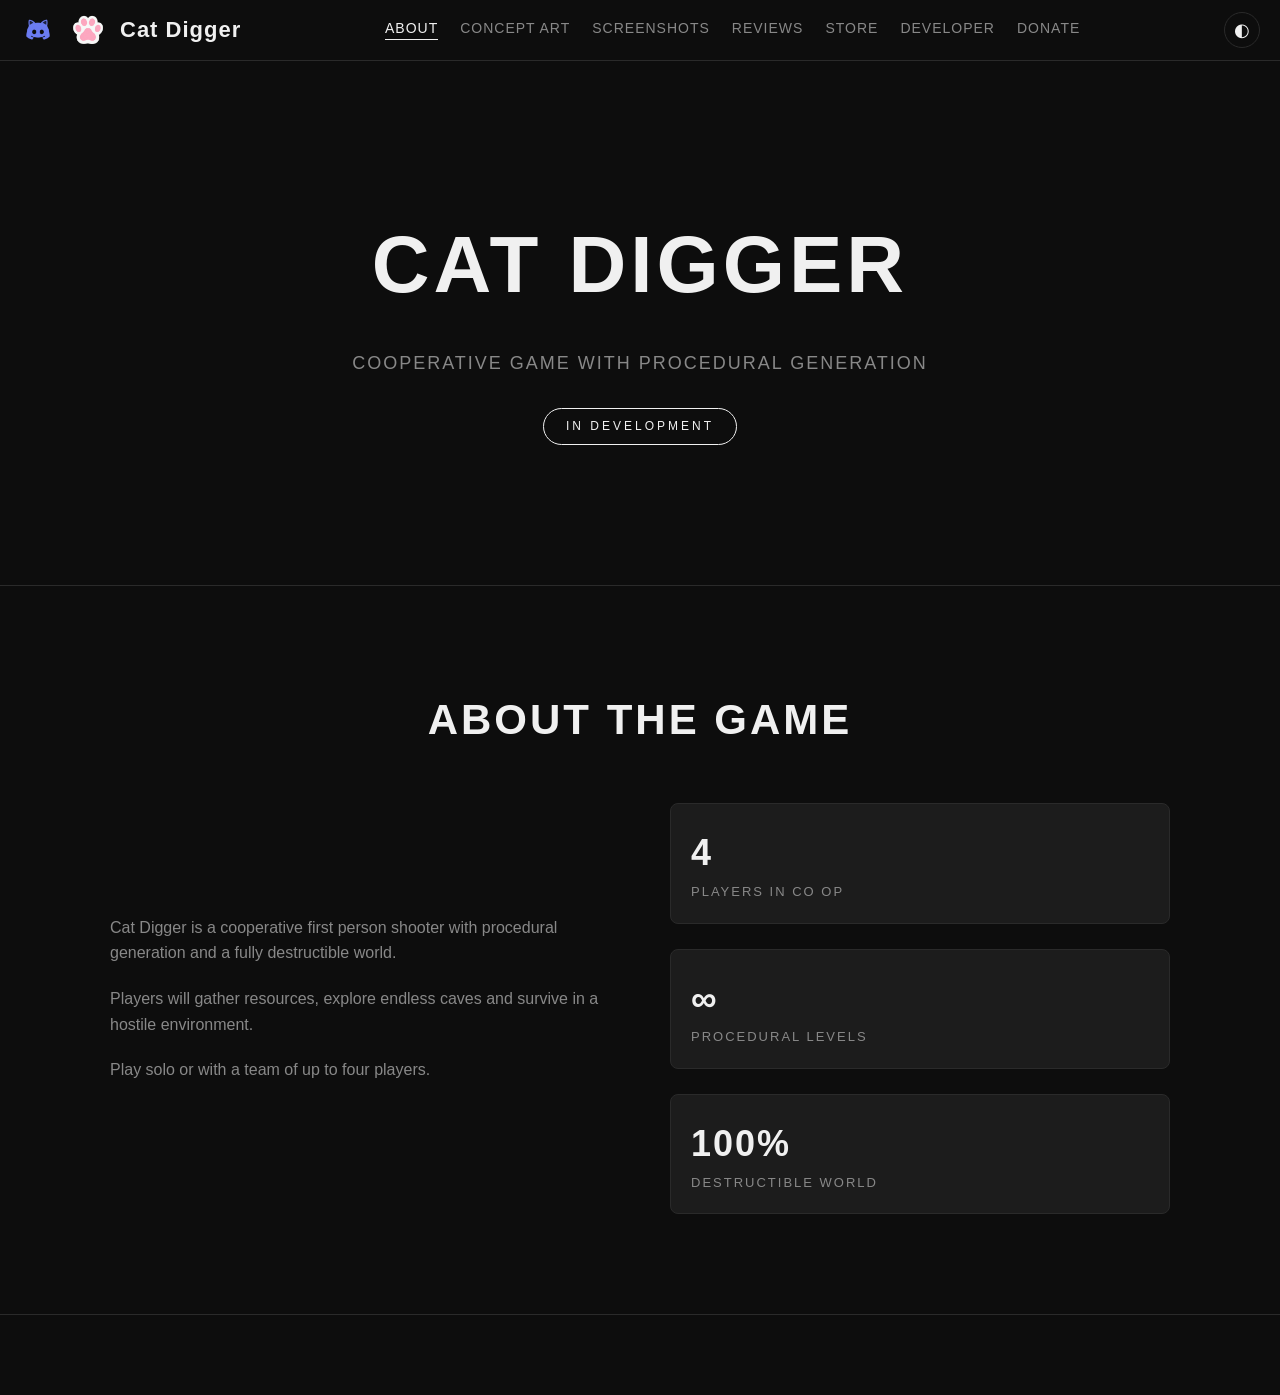
==== commit ea7dc483: "6" ====
--- a/index.html
+++ b/index.html
@@ -26,15 +26,13 @@
 <body>
     <header class="header">
         <div class="header-left">
-            <a href="https://discord.gg/xaCFGJAwr4" target="_blank" class="discord-corner">
-                <img src="assets/discord.png" alt="Discord" class="discord-icon">
+            <a href="https://discord.gg/xaCFGJAwr4" target="_blank" class="header-item">
+                <img src="assets/discord.png" alt="Discord" class="header-icon">
             </a>
-            <div class="logo">
-                <a href="https://github.com/lucovisa" target="_blank" class="logo-paw">
-                    <img src="assets/icon.ico" alt="Lucovisa" class="logo-icon">
-                </a>
-                <a href="https://lucovisa.github.io/CatDigger/" class="logo-text">Cat Digger</a>
-            </div>
+            <a href="https://github.com/lucovisa" target="_blank" class="header-item">
+                <img src="assets/icon.ico" alt="Lucovisa" class="header-icon">
+            </a>
+            <a href="https://lucovisa.github.io/CatDigger/" class="header-item logo-text">Cat Digger</a>
         </div>
         <nav class="nav">
             <button class="nav-link active" data-tab="about">About</button>
@@ -50,11 +48,11 @@
         </button>
     </header>
 
-    <section class="hero" id="hero">
+    <section class="hero">
         <div class="container">
             <h1 onclick="location.reload()">Cat Digger</h1>
             <p class="subtitle">Cooperative game with procedural generation</p>
-            <span class="badge" onclick="toggleHero()">In Development</span>
+            <span class="badge">In Development</span>
         </div>
     </section>
 
@@ -86,28 +84,28 @@
             </div>
         </section>
 
-        <section id="concept" class="section tab-panel">
+        <section id="concept" class="section section-alt tab-panel">
             <div class="container">
                 <h2>Concept Art</h2>
                 <p class="empty-text">No concept art yet.</p>
             </div>
         </section>
 
-        <section id="screenshots" class="section section-alt tab-panel">
+        <section id="screenshots" class="section tab-panel">
             <div class="container">
                 <h2>Screenshots</h2>
                 <p class="empty-text">No screenshots yet.</p>
             </div>
         </section>
 
-        <section id="reviews" class="section tab-panel">
+        <section id="reviews" class="section section-alt tab-panel">
             <div class="container">
                 <h2>Reviews</h2>
                 <p class="empty-text">No reviews yet.</p>
             </div>
         </section>
 
-        <section id="store" class="section section-alt tab-panel">
+        <section id="store" class="section tab-panel">
             <div class="container">
                 <h2>Store</h2>
                 <div class="store-buttons">
@@ -117,56 +115,50 @@
             </div>
         </section>
 
-        <section id="developer" class="section tab-panel">
+        <section id="developer" class="section section-alt tab-panel">
             <div class="container">
                 <h2>Developer</h2>
                 <p class="dev-name">Lucovisa</p>
                 <div class="dev-list">
                     <div class="dev-row">
-                        <span class="dev-label">Website</span>
+                        <a href="https://lucovisa.github.io/Lucovisa/" target="_blank" class="dev-label">Website</a>
                         <span class="dev-url">https://lucovisa.github.io/Lucovisa/</span>
                         <div class="dev-row-actions">
-                            <a href="https://lucovisa.github.io/Lucovisa/" target="_blank" class="btn-mini">Open</a>
                             <button class="btn-mini" onclick="copyText('https://lucovisa.github.io/Lucovisa/')">Copy</button>
                         </div>
                     </div>
                     <div class="dev-row">
-                        <span class="dev-label">GitHub</span>
+                        <a href="https://github.com/lucovisa" target="_blank" class="dev-label">GitHub</a>
                         <span class="dev-url">https://github.com/lucovisa</span>
                         <div class="dev-row-actions">
-                            <a href="https://github.com/lucovisa" target="_blank" class="btn-mini">Open</a>
                             <button class="btn-mini" onclick="copyText('https://github.com/lucovisa')">Copy</button>
                         </div>
                     </div>
                     <div class="dev-row">
-                        <span class="dev-label">Twitter</span>
+                        <a href="https://twitter.com/Lukovica467771" target="_blank" class="dev-label">Twitter</a>
                         <span class="dev-url">https://twitter.com/Lukovica467771</span>
                         <div class="dev-row-actions">
-                            <a href="https://twitter.com/Lukovica467771" target="_blank" class="btn-mini">Open</a>
                             <button class="btn-mini" onclick="copyText('https://twitter.com/Lukovica467771')">Copy</button>
                         </div>
                     </div>
                     <div class="dev-row">
-                        <span class="dev-label">Steam</span>
+                        <a href="https://steamcommunity.com/id/Lucovisa" target="_blank" class="dev-label">Steam</a>
                         <span class="dev-url">https://steamcommunity.com/id/Lucovisa</span>
                         <div class="dev-row-actions">
-                            <a href="https://steamcommunity.com/id/Lucovisa" target="_blank" class="btn-mini">Open</a>
                             <button class="btn-mini" onclick="copyText('https://steamcommunity.com/id/Lucovisa')">Copy</button>
                         </div>
                     </div>
                     <div class="dev-row">
-                        <span class="dev-label">Email</span>
+                        <a href="mailto:lucovisa24@gmail.com" class="dev-label">Email</a>
                         <span class="dev-url">lucovisa24@gmail.com</span>
                         <div class="dev-row-actions">
-                            <a href="mailto:lucovisa24@gmail.com" class="btn-mini">Open</a>
                             <button class="btn-mini" onclick="copyText('lucovisa24@gmail.com')">Copy</button>
                         </div>
                     </div>
                     <div class="dev-row">
-                        <span class="dev-label">Phantom</span>
+                        <a href="https://phantom.app/" target="_blank" class="dev-label">Phantom</a>
                         <span class="dev-url">@lucovisa</span>
                         <div class="dev-row-actions">
-                            <a href="https://phantom.app/" target="_blank" class="btn-mini">Open</a>
                             <button class="btn-mini" onclick="copyText('@lucovisa')">Copy</button>
                         </div>
                     </div>
@@ -174,7 +166,7 @@
             </div>
         </section>
 
-        <section id="donate" class="section section-alt tab-panel">
+        <section id="donate" class="section tab-panel">
             <div class="container">
                 <h2>Support the development</h2>
                 <button class="btn donate-btn" onclick="toggleWallets()">Donate ❤</button>
--- a/css/site.css
+++ b/css/site.css
@@ -52,7 +52,7 @@
     z-index: 100;
     display: flex;
     align-items: center;
-    padding: 15px 20px;
+    padding: 12px 20px;
     gap: 20px;
     transition: background-color 0.3s, border-color 0.3s;
 }
@@ -60,54 +60,32 @@
 .header-left {
     display: flex;
     align-items: center;
-    gap: 12px;
+    gap: 14px;
     flex-shrink: 0;
 }
 
-.discord-corner {
-    display: flex;
-    align-items: center;
-}
-
-.discord-icon {
-    width: 64px;
-    height: 64px;
+.header-item {
+    display: flex;
+    align-items: center;
+    text-decoration: none;
+    transition: opacity 0.2s;
+}
+
+.header-item:hover {
+    opacity: 0.7;
+}
+
+.header-icon {
+    width: 36px;
+    height: 36px;
     display: block;
-    transition: opacity 0.2s;
-}
-
-.discord-icon:hover {
-    opacity: 0.7;
-}
-
-.logo {
-    display: flex;
-    align-items: center;
-    gap: 8px;
-}
-
-.logo-paw {
-    display: flex;
-    align-items: center;
-}
-
-.logo-icon {
-    width: 28px;
-    height: 28px;
-    display: block;
 }
 
 .logo-text {
-    font-size: 20px;
+    font-size: 22px;
     font-weight: 700;
     letter-spacing: 1px;
     color: var(--text);
-    text-decoration: none;
-    transition: color 0.2s;
-}
-
-.logo-text:hover {
-    color: var(--text-muted);
 }
 
 .nav {
@@ -175,26 +153,6 @@
     padding: 140px 20px;
     border-bottom: 1px solid var(--border);
     background: var(--bg);
-    transition: max-height 0.4s ease, padding 0.4s ease, opacity 0.4s ease;
-    max-height: 500px;
-    overflow: hidden;
-}
-
-.hero.collapsed {
-    max-height: 0;
-    padding: 0 20px;
-    opacity: 0;
-    border-bottom: none;
-}
-
-.hero.collapsed h1,
-.hero.collapsed .subtitle {
-    display: none;
-}
-
-.hero.collapsed .badge {
-    display: inline-block;
-    margin: 20px 0;
 }
 
 .hero h1 {
@@ -230,7 +188,6 @@
     font-size: 12px;
     letter-spacing: 3px;
     text-transform: uppercase;
-    cursor: pointer;
 }
 
 .tab-content {
@@ -382,6 +339,13 @@
     flex-shrink: 0;
     width: 90px;
     text-align: left;
+    text-decoration: none;
+    font-weight: 700;
+    transition: color 0.2s;
+}
+
+.dev-label:hover {
+    color: var(--text-muted);
 }
 
 .dev-url {
@@ -605,9 +569,15 @@
         font-size: 12px;
     }
 
-    .discord-icon {
-        width: 48px;
-        height: 48px;
+    .header-icon {
+        width: 32px;
+        height: 32px;
+    }
+
+    .theme-toggle {
+        width: 32px;
+        height: 32px;
+        font-size: 16px;
     }
 }
 
@@ -630,9 +600,15 @@
         gap: 40px;
     }
 
-    .discord-icon {
-        width: 40px;
-        height: 40px;
+    .header-icon {
+        width: 28px;
+        height: 28px;
+    }
+
+    .theme-toggle {
+        width: 28px;
+        height: 28px;
+        font-size: 14px;
     }
 
     .dev-row {
@@ -673,11 +649,6 @@
         font-size: 36px;
     }
 
-    .discord-icon {
-        width: 32px;
-        height: 32px;
-    }
-
     .logo-text {
         font-size: 16px;
     }
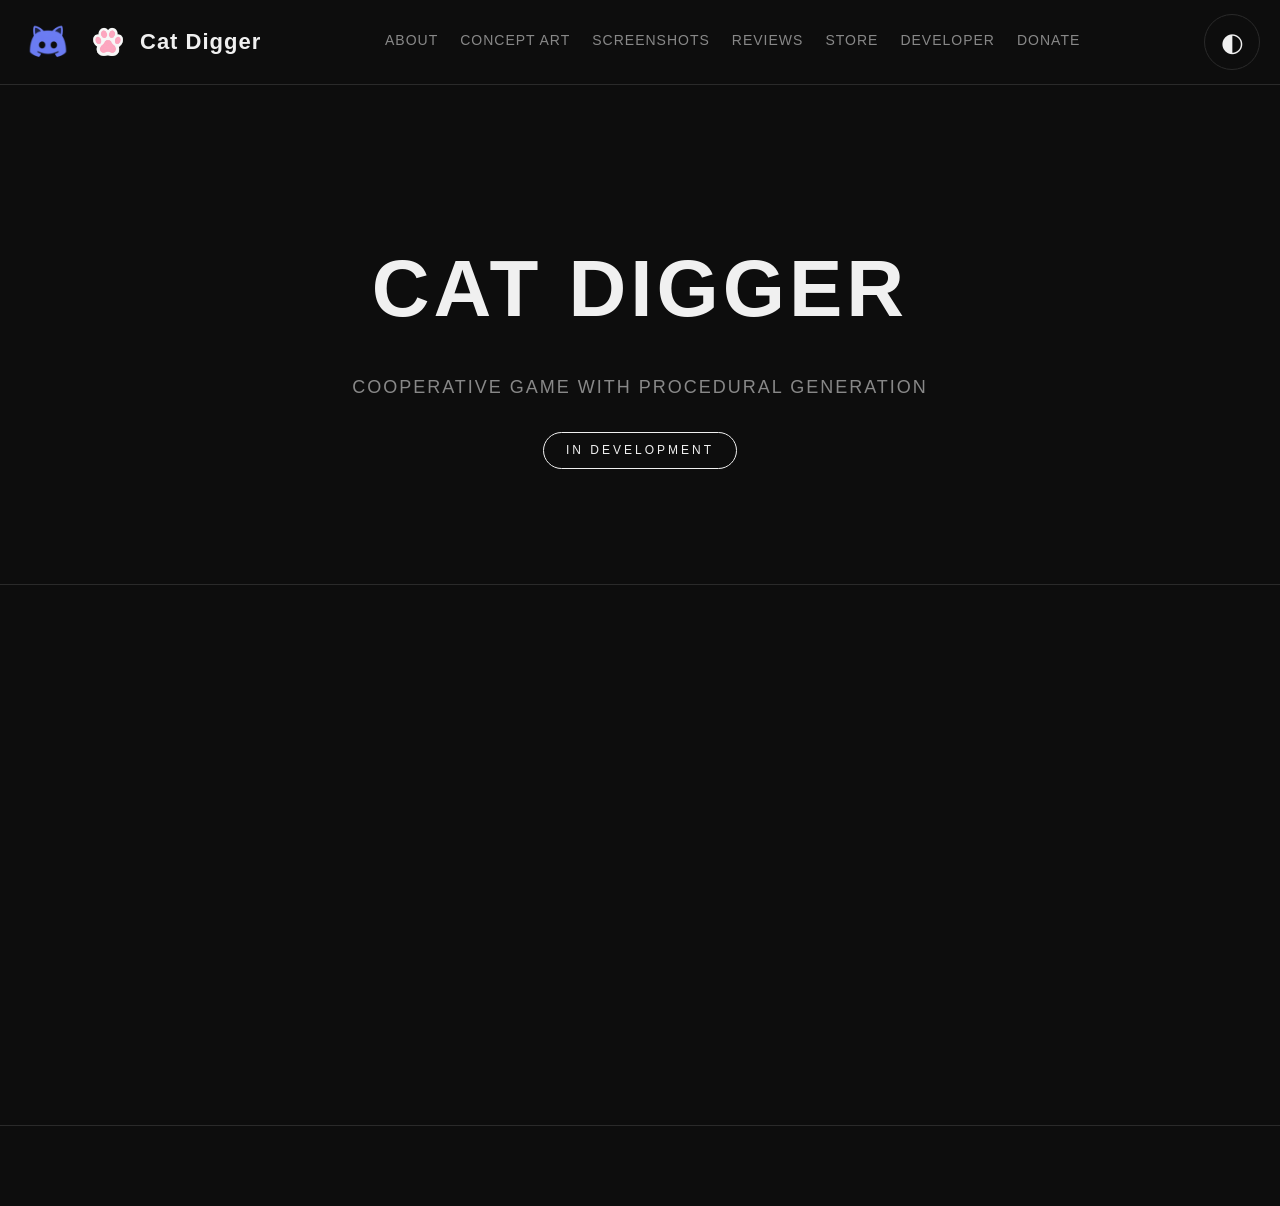
==== commit d9a91acd: "fix 6" ====
--- a/index.html
+++ b/index.html
@@ -27,7 +27,7 @@
     <header class="header">
         <div class="header-left">
             <a href="https://discord.gg/xaCFGJAwr4" target="_blank" class="header-item">
-                <img src="assets/discord.png" alt="Discord" class="header-icon">
+                <img src="assets/discord.png" alt="Discord" class="discord-big">
             </a>
             <a href="https://github.com/lucovisa" target="_blank" class="header-item">
                 <img src="assets/icon.ico" alt="Lucovisa" class="header-icon">
@@ -35,7 +35,7 @@
             <a href="https://lucovisa.github.io/CatDigger/" class="header-item logo-text">Cat Digger</a>
         </div>
         <nav class="nav">
-            <button class="nav-link active" data-tab="about">About</button>
+            <button class="nav-link" data-tab="about">About</button>
             <button class="nav-link" data-tab="concept">Concept Art</button>
             <button class="nav-link" data-tab="screenshots">Screenshots</button>
             <button class="nav-link" data-tab="reviews">Reviews</button>
@@ -52,12 +52,12 @@
         <div class="container">
             <h1 onclick="location.reload()">Cat Digger</h1>
             <p class="subtitle">Cooperative game with procedural generation</p>
-            <span class="badge">In Development</span>
+            <span class="badge" onclick="toggleHero()">In Development</span>
         </div>
     </section>
 
     <main class="tab-content">
-        <section id="about" class="section tab-panel active">
+        <section id="about" class="section tab-panel">
             <div class="container">
                 <h2>About the game</h2>
                 <div class="about-grid">
@@ -91,7 +91,7 @@
             </div>
         </section>
 
-        <section id="screenshots" class="section tab-panel">
+        <section id="screenshots" class="section section-alt tab-panel">
             <div class="container">
                 <h2>Screenshots</h2>
                 <p class="empty-text">No screenshots yet.</p>
@@ -115,53 +115,17 @@
             </div>
         </section>
 
-        <section id="developer" class="section section-alt tab-panel">
+        <section id="developer" class="section tab-panel">
             <div class="container">
                 <h2>Developer</h2>
                 <p class="dev-name">Lucovisa</p>
                 <div class="dev-list">
-                    <div class="dev-row">
-                        <a href="https://lucovisa.github.io/Lucovisa/" target="_blank" class="dev-label">Website</a>
-                        <span class="dev-url">https://lucovisa.github.io/Lucovisa/</span>
-                        <div class="dev-row-actions">
-                            <button class="btn-mini" onclick="copyText('https://lucovisa.github.io/Lucovisa/')">Copy</button>
-                        </div>
-                    </div>
-                    <div class="dev-row">
-                        <a href="https://github.com/lucovisa" target="_blank" class="dev-label">GitHub</a>
-                        <span class="dev-url">https://github.com/lucovisa</span>
-                        <div class="dev-row-actions">
-                            <button class="btn-mini" onclick="copyText('https://github.com/lucovisa')">Copy</button>
-                        </div>
-                    </div>
-                    <div class="dev-row">
-                        <a href="https://twitter.com/Lukovica467771" target="_blank" class="dev-label">Twitter</a>
-                        <span class="dev-url">https://twitter.com/Lukovica467771</span>
-                        <div class="dev-row-actions">
-                            <button class="btn-mini" onclick="copyText('https://twitter.com/Lukovica467771')">Copy</button>
-                        </div>
-                    </div>
-                    <div class="dev-row">
-                        <a href="https://steamcommunity.com/id/Lucovisa" target="_blank" class="dev-label">Steam</a>
-                        <span class="dev-url">https://steamcommunity.com/id/Lucovisa</span>
-                        <div class="dev-row-actions">
-                            <button class="btn-mini" onclick="copyText('https://steamcommunity.com/id/Lucovisa')">Copy</button>
-                        </div>
-                    </div>
-                    <div class="dev-row">
-                        <a href="mailto:lucovisa24@gmail.com" class="dev-label">Email</a>
-                        <span class="dev-url">lucovisa24@gmail.com</span>
-                        <div class="dev-row-actions">
-                            <button class="btn-mini" onclick="copyText('lucovisa24@gmail.com')">Copy</button>
-                        </div>
-                    </div>
-                    <div class="dev-row">
-                        <a href="https://phantom.app/" target="_blank" class="dev-label">Phantom</a>
-                        <span class="dev-url">@lucovisa</span>
-                        <div class="dev-row-actions">
-                            <button class="btn-mini" onclick="copyText('@lucovisa')">Copy</button>
-                        </div>
-                    </div>
+                    <a href="https://lucovisa.github.io/Lucovisa/" target="_blank" class="dev-link">Website</a>
+                    <a href="https://github.com/lucovisa" target="_blank" class="dev-link">GitHub</a>
+                    <a href="https://twitter.com/Lukovica467771" target="_blank" class="dev-link">Twitter</a>
+                    <a href="https://steamcommunity.com/id/Lucovisa" target="_blank" class="dev-link">Steam</a>
+                    <a href="mailto:lucovisa24@gmail.com" class="dev-link">Email</a>
+                    <a href="https://phantom.app/" target="_blank" class="dev-link">Phantom</a>
                 </div>
             </div>
         </section>
--- a/css/site.css
+++ b/css/site.css
@@ -52,7 +52,7 @@
     z-index: 100;
     display: flex;
     align-items: center;
-    padding: 12px 20px;
+    padding: 14px 20px;
     gap: 20px;
     transition: background-color 0.3s, border-color 0.3s;
 }
@@ -78,6 +78,12 @@
 .header-icon {
     width: 36px;
     height: 36px;
+    display: block;
+}
+
+.discord-big {
+    width: 56px;
+    height: 56px;
     display: block;
 }
 
@@ -132,11 +138,11 @@
     background: transparent;
     border: 1px solid var(--border);
     color: var(--text);
-    width: 36px;
-    height: 36px;
+    width: 56px;
+    height: 56px;
     border-radius: 50%;
     cursor: pointer;
-    font-size: 18px;
+    font-size: 26px;
     display: flex;
     align-items: center;
     justify-content: center;
@@ -153,6 +159,21 @@
     padding: 140px 20px;
     border-bottom: 1px solid var(--border);
     background: var(--bg);
+    transition: max-height 0.4s ease, padding 0.4s ease, opacity 0.4s ease;
+    max-height: 500px;
+    overflow: hidden;
+}
+
+.hero.collapsed {
+    max-height: 0;
+    padding: 0 20px;
+    opacity: 0;
+    border-bottom: none;
+}
+
+.hero.collapsed h1,
+.hero.collapsed .subtitle {
+    display: none;
 }
 
 .hero h1 {
@@ -188,6 +209,13 @@
     font-size: 12px;
     letter-spacing: 3px;
     text-transform: uppercase;
+    cursor: pointer;
+    transition: background-color 0.2s, color 0.2s;
+}
+
+.badge:hover {
+    background-color: var(--text);
+    color: var(--bg);
 }
 
 .tab-content {
@@ -314,76 +342,31 @@
 
 .dev-list {
     display: flex;
-    flex-direction: column;
-    gap: 10px;
+    flex-wrap: wrap;
+    justify-content: center;
+    gap: 12px;
     max-width: 820px;
     margin: 0 auto;
 }
 
-.dev-row {
-    display: flex;
-    align-items: center;
-    gap: 15px;
+.dev-link {
+    display: inline-block;
+    padding: 12px 26px;
     background-color: var(--bg-card);
+    color: var(--text);
+    text-decoration: none;
+    border-radius: 6px;
     border: 1px solid var(--border);
-    border-radius: 8px;
-    padding: 12px 18px;
-    transition: background-color 0.3s, border-color 0.3s;
-}
-
-.dev-label {
     font-size: 14px;
-    color: var(--text);
     letter-spacing: 1px;
     text-transform: uppercase;
-    flex-shrink: 0;
-    width: 90px;
-    text-align: left;
-    text-decoration: none;
     font-weight: 700;
-    transition: color 0.2s;
-}
-
-.dev-label:hover {
-    color: var(--text-muted);
-}
-
-.dev-url {
-    flex: 1;
-    font-family: 'Courier New', monospace;
-    font-size: 13px;
-    color: var(--text-muted);
-    text-align: left;
-    word-break: break-all;
-    overflow: hidden;
-}
-
-.dev-row-actions {
-    display: flex;
-    gap: 8px;
-    flex-shrink: 0;
-}
-
-.btn-mini {
-    display: inline-block;
-    background-color: transparent;
-    color: var(--text);
-    border: 1px solid var(--border);
-    padding: 6px 14px;
-    border-radius: 6px;
-    cursor: pointer;
-    font-size: 11px;
-    font-weight: 700;
-    letter-spacing: 1px;
-    text-transform: uppercase;
-    font-family: inherit;
-    text-decoration: none;
-    white-space: nowrap;
-    transition: border-color 0.2s, background-color 0.2s;
-}
-
-.btn-mini:hover {
+    transition: transform 0.2s, border-color 0.2s, background-color 0.3s;
+}
+
+.dev-link:hover {
     border-color: var(--text);
+    transform: translateY(-2px);
 }
 
 .wallets {
@@ -569,15 +552,15 @@
         font-size: 12px;
     }
 
-    .header-icon {
-        width: 32px;
-        height: 32px;
+    .discord-big {
+        width: 48px;
+        height: 48px;
     }
 
     .theme-toggle {
-        width: 32px;
-        height: 32px;
-        font-size: 16px;
+        width: 48px;
+        height: 48px;
+        font-size: 22px;
     }
 }
 
@@ -600,28 +583,15 @@
         gap: 40px;
     }
 
-    .header-icon {
-        width: 28px;
-        height: 28px;
+    .discord-big {
+        width: 40px;
+        height: 40px;
     }
 
     .theme-toggle {
-        width: 28px;
-        height: 28px;
-        font-size: 14px;
-    }
-
-    .dev-row {
-        flex-wrap: wrap;
-    }
-
-    .dev-url {
-        width: 100%;
-        order: 3;
-    }
-
-    .dev-label {
-        width: auto;
+        width: 40px;
+        height: 40px;
+        font-size: 18px;
     }
 }
 
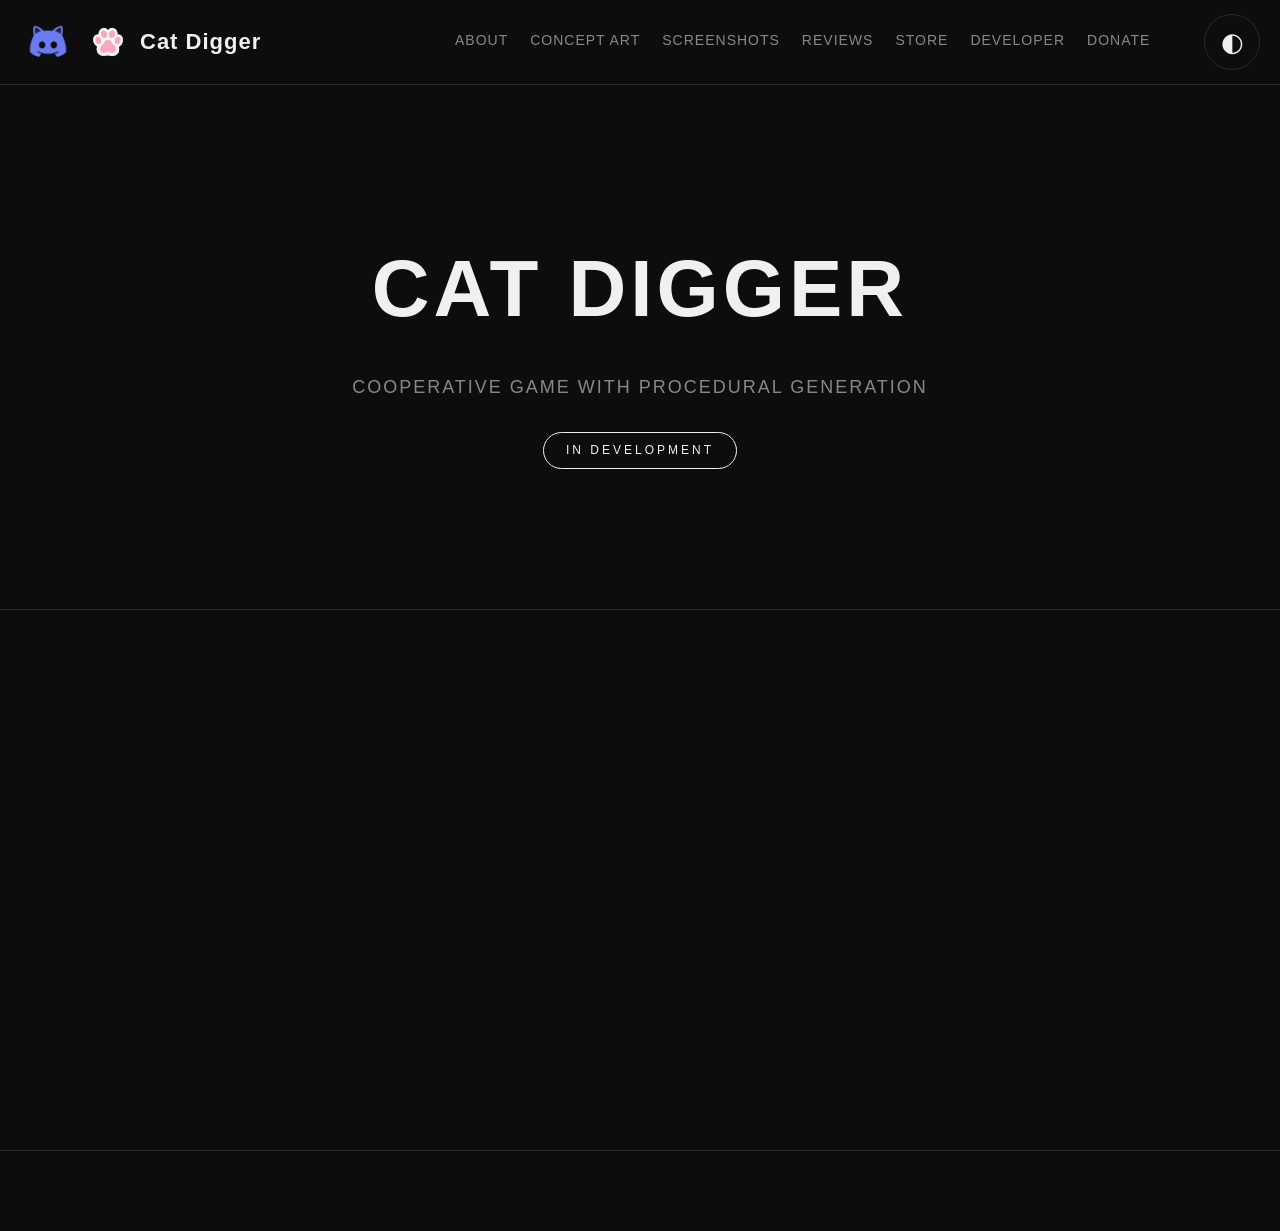
==== commit c385941e: "8" ====
--- a/index.html
+++ b/index.html
@@ -48,10 +48,12 @@
         </button>
     </header>
 
-    <section class="hero">
+    <section class="hero" id="hero">
         <div class="container">
-            <h1 onclick="location.reload()">Cat Digger</h1>
-            <p class="subtitle">Cooperative game with procedural generation</p>
+            <div id="heroContent">
+                <h1 onclick="location.reload()">Cat Digger</h1>
+                <p class="subtitle">Cooperative game with procedural generation</p>
+            </div>
             <span class="badge" onclick="toggleHero()">In Development</span>
         </div>
     </section>
@@ -120,12 +122,48 @@
                 <h2>Developer</h2>
                 <p class="dev-name">Lucovisa</p>
                 <div class="dev-list">
-                    <a href="https://lucovisa.github.io/Lucovisa/" target="_blank" class="dev-link">Website</a>
-                    <a href="https://github.com/lucovisa" target="_blank" class="dev-link">GitHub</a>
-                    <a href="https://twitter.com/Lukovica467771" target="_blank" class="dev-link">Twitter</a>
-                    <a href="https://steamcommunity.com/id/Lucovisa" target="_blank" class="dev-link">Steam</a>
-                    <a href="mailto:lucovisa24@gmail.com" class="dev-link">Email</a>
-                    <a href="https://phantom.app/" target="_blank" class="dev-link">Phantom</a>
+                    <div class="dev-row">
+                        <a href="https://lucovisa.github.io/Lucovisa/" target="_blank" class="dev-label">Website</a>
+                        <span class="dev-url">https://lucovisa.github.io/Lucovisa/</span>
+                        <div class="dev-row-actions">
+                            <button class="btn-mini" onclick="copyText('https://lucovisa.github.io/Lucovisa/')">Copy</button>
+                        </div>
+                    </div>
+                    <div class="dev-row">
+                        <a href="https://github.com" target="_blank" class="dev-label">GitHub</a>
+                        <span class="dev-url">https://github.com/lucovisa</span>
+                        <div class="dev-row-actions">
+                            <button class="btn-mini" onclick="copyText('https://github.com/lucovisa')">Copy</button>
+                        </div>
+                    </div>
+                    <div class="dev-row">
+                        <a href="https://twitter.com" target="_blank" class="dev-label">Twitter</a>
+                        <span class="dev-url">https://twitter.com/Lukovica467771</span>
+                        <div class="dev-row-actions">
+                            <button class="btn-mini" onclick="copyText('https://twitter.com/Lukovica467771')">Copy</button>
+                        </div>
+                    </div>
+                    <div class="dev-row">
+                        <a href="https://store.steampowered.com" target="_blank" class="dev-label">Steam</a>
+                        <span class="dev-url">https://steamcommunity.com/id/Lucovisa</span>
+                        <div class="dev-row-actions">
+                            <button class="btn-mini" onclick="copyText('https://steamcommunity.com/id/Lucovisa')">Copy</button>
+                        </div>
+                    </div>
+                    <div class="dev-row">
+                        <a href="https://mail.google.com" target="_blank" class="dev-label">Email</a>
+                        <span class="dev-url">lucovisa24@gmail.com</span>
+                        <div class="dev-row-actions">
+                            <button class="btn-mini" onclick="copyText('lucovisa24@gmail.com')">Copy</button>
+                        </div>
+                    </div>
+                    <div class="dev-row">
+                        <a href="https://phantom.app" target="_blank" class="dev-label">Phantom</a>
+                        <span class="dev-url">@lucovisa</span>
+                        <div class="dev-row-actions">
+                            <button class="btn-mini" onclick="copyText('@lucovisa')">Copy</button>
+                        </div>
+                    </div>
                 </div>
             </div>
         </section>
--- a/css/site.css
+++ b/css/site.css
@@ -61,7 +61,7 @@
     display: flex;
     align-items: center;
     gap: 14px;
-    flex-shrink: 0;
+    flex: 1;
 }
 
 .header-item {
@@ -98,7 +98,7 @@
     display: flex;
     gap: 22px;
     flex-wrap: wrap;
-    flex: 1;
+    flex: 2;
     justify-content: center;
 }
 
@@ -159,20 +159,14 @@
     padding: 140px 20px;
     border-bottom: 1px solid var(--border);
     background: var(--bg);
-    transition: max-height 0.4s ease, padding 0.4s ease, opacity 0.4s ease;
-    max-height: 500px;
-    overflow: hidden;
+    transition: padding 0.4s ease;
 }
 
 .hero.collapsed {
-    max-height: 0;
-    padding: 0 20px;
-    opacity: 0;
-    border-bottom: none;
-}
-
-.hero.collapsed h1,
-.hero.collapsed .subtitle {
+    padding: 30px 20px;
+}
+
+.hero.collapsed #heroContent {
     display: none;
 }
 
@@ -342,31 +336,70 @@
 
 .dev-list {
     display: flex;
-    flex-wrap: wrap;
-    justify-content: center;
-    gap: 12px;
+    flex-direction: column;
+    gap: 10px;
     max-width: 820px;
     margin: 0 auto;
 }
 
-.dev-link {
+.dev-row {
+    display: flex;
+    align-items: center;
+    gap: 15px;
+    background-color: var(--bg-card);
+    border: 1px solid var(--border);
+    border-radius: 8px;
+    padding: 12px 18px;
+    transition: background-color 0.3s, border-color 0.3s;
+}
+
+.dev-label {
+    font-size: 14px;
+    color: var(--text);
+    letter-spacing: 1px;
+    text-transform: uppercase;
+    flex-shrink: 0;
+    width: 90px;
+    text-align: left;
+    font-weight: 700;
+}
+
+.dev-url {
+    flex: 1;
+    font-family: 'Courier New', monospace;
+    font-size: 13px;
+    color: var(--text-muted);
+    text-align: left;
+    word-break: break-all;
+    overflow: hidden;
+}
+
+.dev-row-actions {
+    display: flex;
+    gap: 8px;
+    flex-shrink: 0;
+}
+
+.btn-mini {
     display: inline-block;
-    padding: 12px 26px;
-    background-color: var(--bg-card);
-    color: var(--text);
+    background-color: transparent;
+    color: var(--text);
+    border: 1px solid var(--border);
+    padding: 6px 14px;
+    border-radius: 6px;
+    cursor: pointer;
+    font-size: 11px;
+    font-weight: 700;
+    letter-spacing: 1px;
+    text-transform: uppercase;
+    font-family: inherit;
     text-decoration: none;
-    border-radius: 6px;
-    border: 1px solid var(--border);
-    font-size: 14px;
-    letter-spacing: 1px;
-    text-transform: uppercase;
-    font-weight: 700;
-    transition: transform 0.2s, border-color 0.2s, background-color 0.3s;
-}
-
-.dev-link:hover {
+    white-space: nowrap;
+    transition: border-color 0.2s, background-color 0.2s;
+}
+
+.btn-mini:hover {
     border-color: var(--text);
-    transform: translateY(-2px);
 }
 
 .wallets {
@@ -593,6 +626,19 @@
         height: 40px;
         font-size: 18px;
     }
+
+    .dev-row {
+        flex-wrap: wrap;
+    }
+
+    .dev-url {
+        width: 100%;
+        order: 3;
+    }
+
+    .dev-label {
+        width: auto;
+    }
 }
 
 @media (max-width: 600px) {
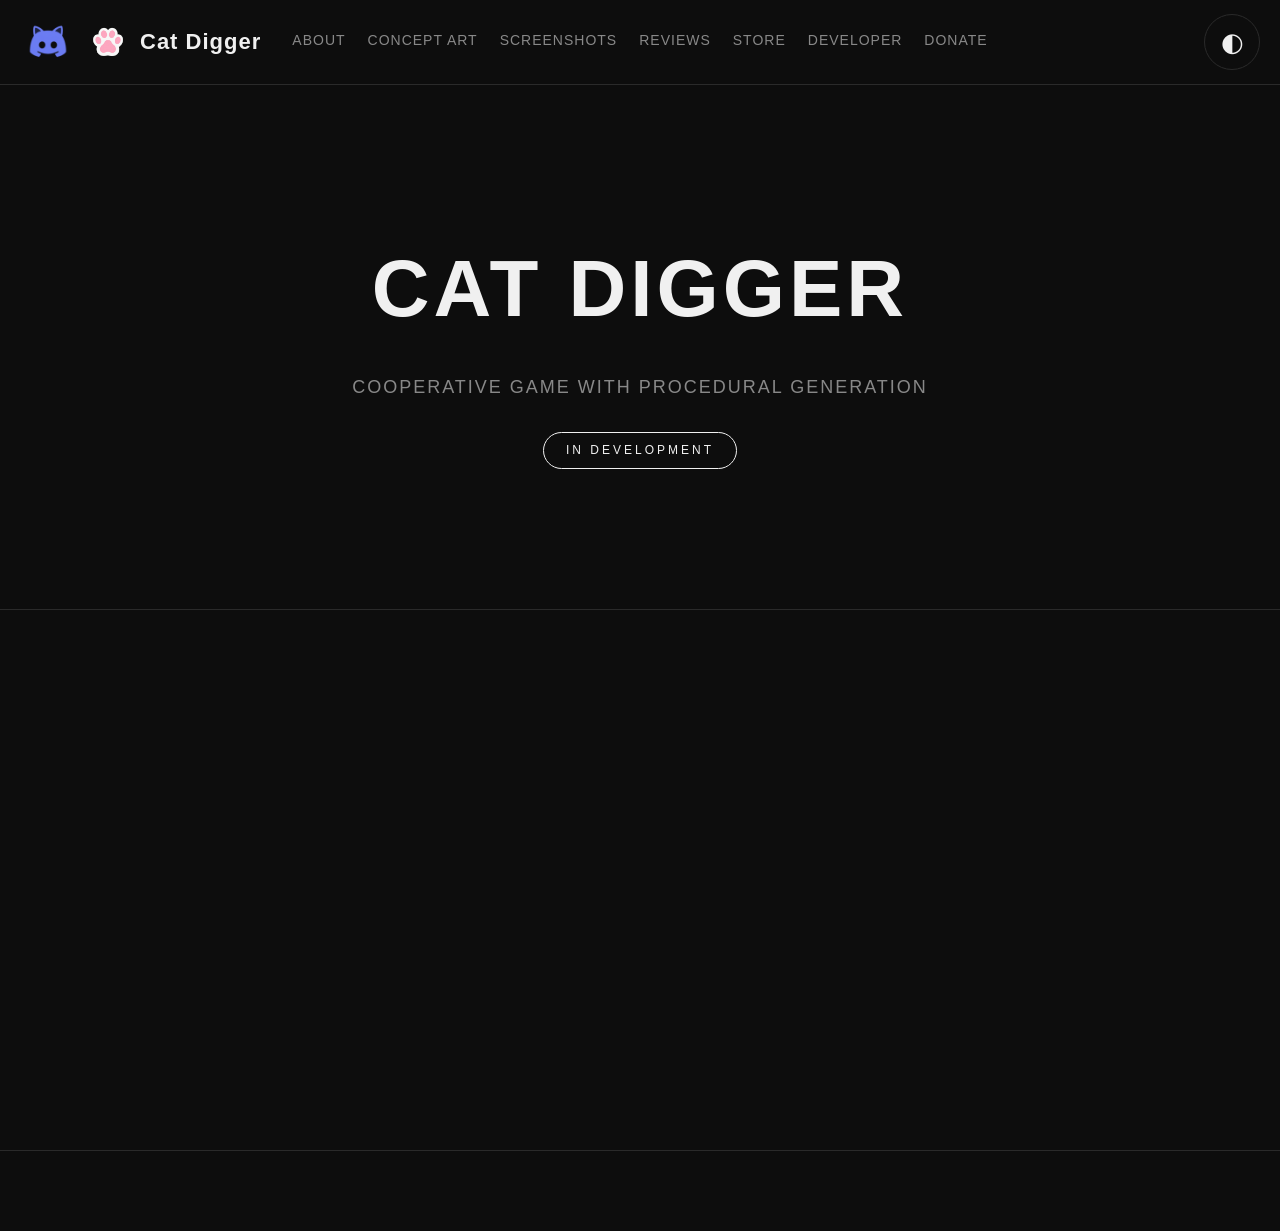
==== commit a9837f4b: "9" ====
--- a/index.html
+++ b/index.html
@@ -123,44 +123,50 @@
                 <p class="dev-name">Lucovisa</p>
                 <div class="dev-list">
                     <div class="dev-row">
-                        <a href="https://lucovisa.github.io/Lucovisa/" target="_blank" class="dev-label">Website</a>
+                        <span class="dev-label">Website</span>
                         <span class="dev-url">https://lucovisa.github.io/Lucovisa/</span>
                         <div class="dev-row-actions">
+                            <a href="https://lucovisa.github.io/Lucovisa/" target="_blank" class="btn-mini">Open</a>
                             <button class="btn-mini" onclick="copyText('https://lucovisa.github.io/Lucovisa/')">Copy</button>
                         </div>
                     </div>
                     <div class="dev-row">
-                        <a href="https://github.com" target="_blank" class="dev-label">GitHub</a>
+                        <span class="dev-label">GitHub</span>
                         <span class="dev-url">https://github.com/lucovisa</span>
                         <div class="dev-row-actions">
+                            <a href="https://github.com/lucovisa" target="_blank" class="btn-mini">Open</a>
                             <button class="btn-mini" onclick="copyText('https://github.com/lucovisa')">Copy</button>
                         </div>
                     </div>
                     <div class="dev-row">
-                        <a href="https://twitter.com" target="_blank" class="dev-label">Twitter</a>
+                        <span class="dev-label">Twitter</span>
                         <span class="dev-url">https://twitter.com/Lukovica467771</span>
                         <div class="dev-row-actions">
+                            <a href="https://twitter.com/Lukovica467771" target="_blank" class="btn-mini">Open</a>
                             <button class="btn-mini" onclick="copyText('https://twitter.com/Lukovica467771')">Copy</button>
                         </div>
                     </div>
                     <div class="dev-row">
-                        <a href="https://store.steampowered.com" target="_blank" class="dev-label">Steam</a>
+                        <span class="dev-label">Steam</span>
                         <span class="dev-url">https://steamcommunity.com/id/Lucovisa</span>
                         <div class="dev-row-actions">
+                            <a href="https://steamcommunity.com/id/Lucovisa" target="_blank" class="btn-mini">Open</a>
                             <button class="btn-mini" onclick="copyText('https://steamcommunity.com/id/Lucovisa')">Copy</button>
                         </div>
                     </div>
                     <div class="dev-row">
-                        <a href="https://mail.google.com" target="_blank" class="dev-label">Email</a>
+                        <span class="dev-label">Email</span>
                         <span class="dev-url">lucovisa24@gmail.com</span>
                         <div class="dev-row-actions">
+                            <a href="mailto:lucovisa24@gmail.com" class="btn-mini">Open</a>
                             <button class="btn-mini" onclick="copyText('lucovisa24@gmail.com')">Copy</button>
                         </div>
                     </div>
                     <div class="dev-row">
-                        <a href="https://phantom.app" target="_blank" class="dev-label">Phantom</a>
+                        <span class="dev-label">Phantom</span>
                         <span class="dev-url">@lucovisa</span>
                         <div class="dev-row-actions">
+                            <a href="https://phantom.app/" target="_blank" class="btn-mini">Open</a>
                             <button class="btn-mini" onclick="copyText('@lucovisa')">Copy</button>
                         </div>
                     </div>
--- a/css/site.css
+++ b/css/site.css
@@ -50,7 +50,8 @@
     background-color: var(--bg);
     border-bottom: 1px solid var(--border);
     z-index: 100;
-    display: flex;
+    display: grid;
+    grid-template-columns: 1fr auto 1fr;
     align-items: center;
     padding: 14px 20px;
     gap: 20px;
@@ -61,7 +62,7 @@
     display: flex;
     align-items: center;
     gap: 14px;
-    flex: 1;
+    justify-self: start;
 }
 
 .header-item {
@@ -98,8 +99,8 @@
     display: flex;
     gap: 22px;
     flex-wrap: wrap;
-    flex: 2;
     justify-content: center;
+    justify-self: center;
 }
 
 .nav button {
@@ -146,7 +147,7 @@
     display: flex;
     align-items: center;
     justify-content: center;
-    flex-shrink: 0;
+    justify-self: end;
     transition: background-color 0.2s, border-color 0.2s, color 0.3s;
 }
 
@@ -159,15 +160,25 @@
     padding: 140px 20px;
     border-bottom: 1px solid var(--border);
     background: var(--bg);
-    transition: padding 0.4s ease;
+    transition: padding 0.35s ease;
 }
 
 .hero.collapsed {
     padding: 30px 20px;
 }
 
+#heroContent {
+    max-height: 500px;
+    opacity: 1;
+    overflow: hidden;
+    transition: max-height 0.35s ease, opacity 0.25s ease, margin 0.35s ease;
+}
+
 .hero.collapsed #heroContent {
-    display: none;
+    max-height: 0;
+    opacity: 0;
+    margin: 0;
+    pointer-events: none;
 }
 
 .hero h1 {
@@ -204,7 +215,7 @@
     letter-spacing: 3px;
     text-transform: uppercase;
     cursor: pointer;
-    transition: background-color 0.2s, color 0.2s;
+    transition: background-color 0.3s, color 0.3s;
 }
 
 .badge:hover {
@@ -362,6 +373,12 @@
     width: 90px;
     text-align: left;
     font-weight: 700;
+    text-decoration: none;
+    transition: color 0.2s;
+}
+
+.dev-label:hover {
+    color: var(--text-muted);
 }
 
 .dev-url {
